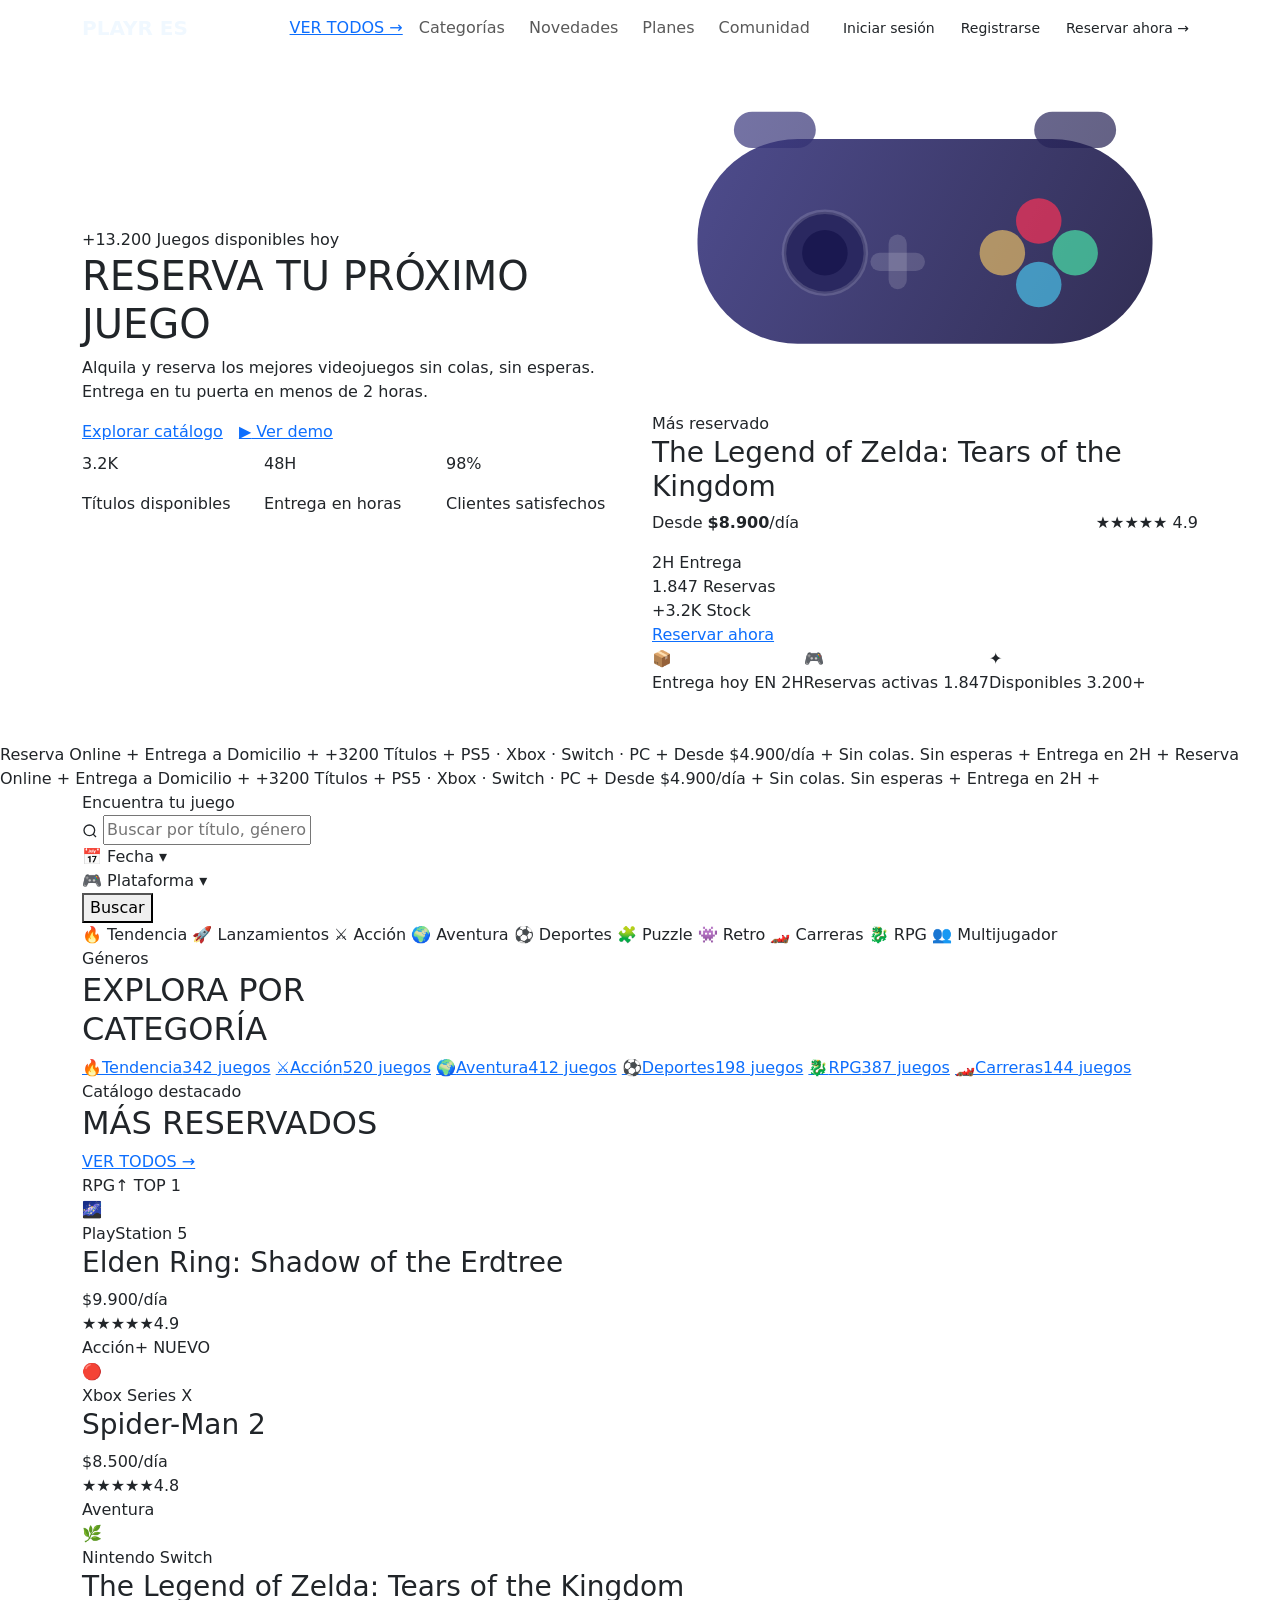
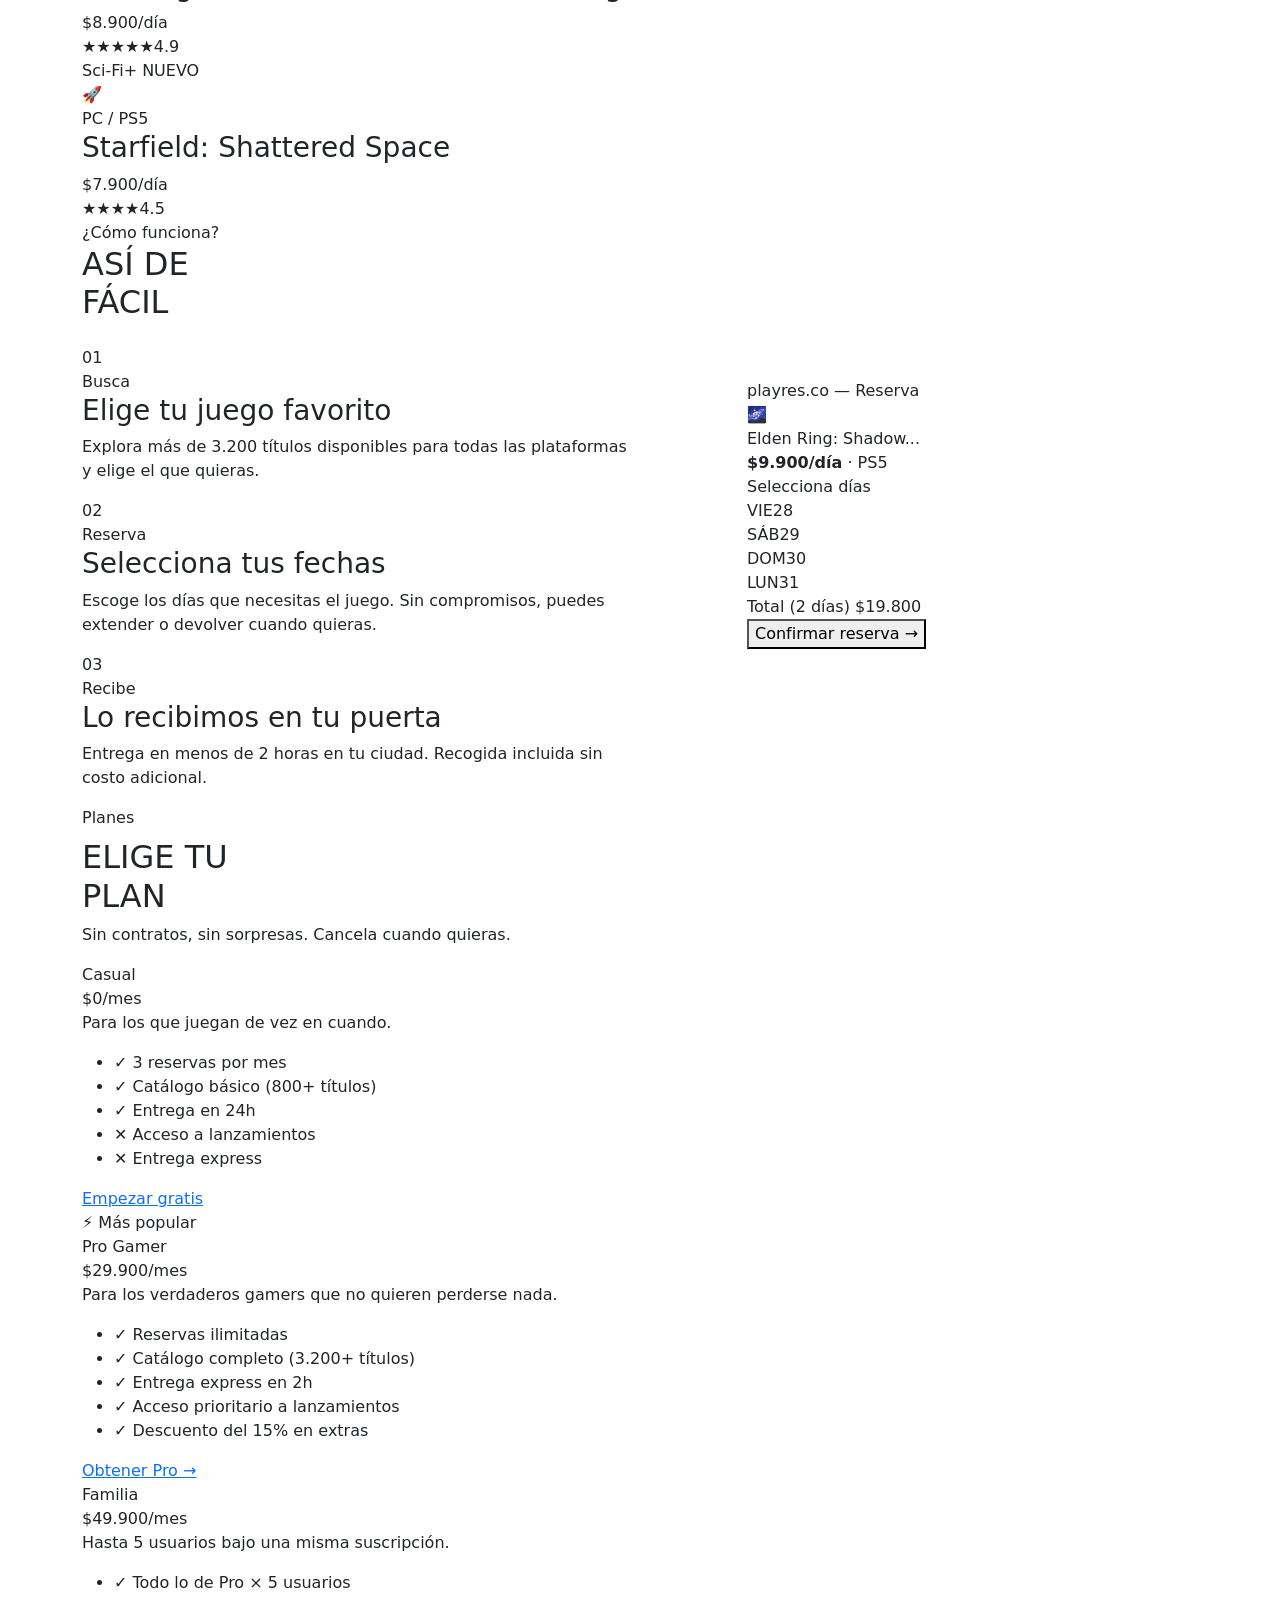
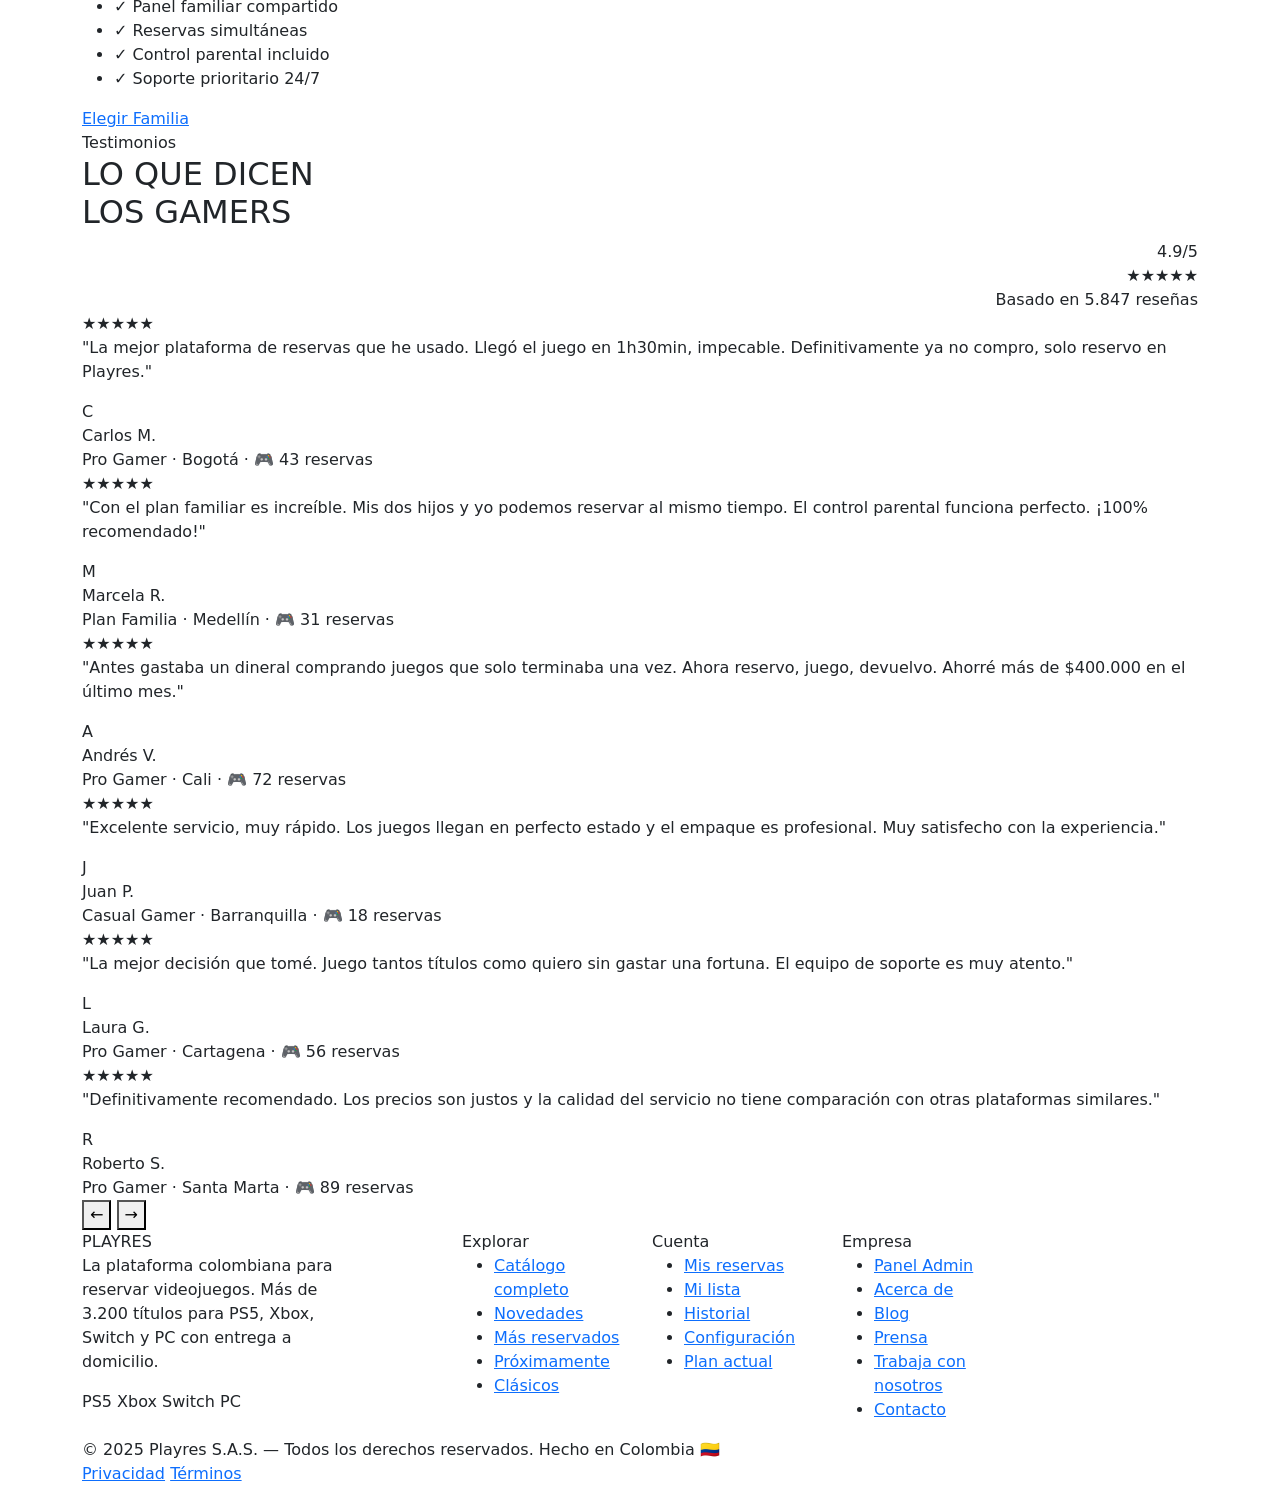
==== index.html @ b231ca35 "solucion de bug" ====
<!DOCTYPE html>
<html lang="es">
<head>
  <meta charset="UTF-8" />
  <meta name="viewport" content="width=device-width, initial-scale=1.0"/>
  <title>Playres — Reserva videojuegos a domicilio</title>
  <link href="https://fonts.googleapis.com/css2?family=Michroma&display=swap" rel="stylesheet">
  <link href="https://cdn.jsdelivr.net/npm/bootstrap@5.3.3/dist/css/bootstrap.min.css" rel="stylesheet">
  <link rel="stylesheet" href="styles.css">
  <link rel="stylesheet" href="app.js">
</head>
<body>

  <!-- NAVBAR -->
  <nav class="navbar navbar-expand-lg navbar-playres fixed-top">
    <div class="container-fluid container">
      <a class="navbar-brand fw-bold" href="#inicio" style="color: aliceblue;">PLAY<span style="color: var(--red);">R</span> <span style="color: aliceblue;">ES</span></a>

      <button class="navbar-toggler" type="button" data-bs-toggle="collapse" data-bs-target="#navbarNav" aria-controls="navbarNav" aria-expanded="false" aria-label="Toggle navigation">
        <span class="navbar-toggler-icon"></span>
      </button>

      <div class="collapse navbar-collapse" id="navbarNav">
        <ul class="navbar-nav ms-auto mb-2 mb-lg-0 gap-lg-2 align-items-center">
          <a href="catalogo.html" class="btn-ver">VER TODOS →</a>
          <li class="nav-item"><a class="nav-link" href="#categorias">Categorías</a></li>
          <li class="nav-item"><a class="nav-link" href="#catalogo">Novedades</a></li>
          <li class="nav-item"><a class="nav-link" href="#planes">Planes</a></li>
          <li class="nav-item"><a class="nav-link" href="#comunidad">Comunidad</a></li>
        </ul>

        <div class="d-flex gap-2 ms-lg-3 mt-3 mt-lg-0">
          <a href="#" class="btn btn-login btn-sm" data-bs-toggle="modal"data-bs-target="#loginModal">Iniciar sesión</a>
          <a href="#" class="btn btn-login btn-sm" data-bs-toggle="modal" data-bs-target="#registerModal">Registrarse</a>
          <a href="#" class="btn btn-reservar btn-sm">Reservar ahora →</a>
        </div>
      </div>
    </div>
  </nav>

  <!-- HERO -->
  <section class="hero-bg" id="inicio">
    <div class="container py-5">
      <div class="row align-items-center gy-5">

        <div class="col-lg-6">
          <span class="badge-top">+13.200 Juegos disponibles hoy</span>
          <h1 class="hero-title">
            <span class="line-1">RESERVA</span>
            <span class="line-2">TU PRÓXIMO</span>
            <span class="line-3">JUEGO</span>
          </h1>
          <p class="hero-sub">
            Alquila y reserva los mejores videojuegos sin colas, sin esperas.<br>
            Entrega en tu puerta en menos de 2 horas.
          </p>
          <div class="d-flex flex-wrap gap-3 mb-2">
            <a href="#explorar" class="btn-cta">Explorar catálogo</a>
            <a href="#como-funciona" class="btn-ghost">
              <span class="gi">▶</span> Ver demo
            </a>
          </div>
          <div class="row g-0 stats-row">
            <div class="col-4 stat-item">
              <p class="stat-num">3.2<span class="accent-red">K</span></p>
              <span class="stat-lbl">Títulos disponibles</span>
            </div>
            <div class="col-4 stat-item">
              <p class="stat-num">48<span class="accent-cyan">H</span></p>
              <span class="stat-lbl">Entrega en horas</span>
            </div>
            <div class="col-4 stat-item">
              <p class="stat-num">98<span class="accent-green">%</span></p>
              <span class="stat-lbl">Clientes satisfechos</span>
            </div>
          </div>
        </div>

        <div class="col-lg-6">
          <div class="hero-right">
            <div class="game-card-main">
              <div class="gc-img">
                <svg class="ctrl-svg" viewBox="0 0 120 80" fill="none" xmlns="http://www.w3.org/2000/svg">
                  <rect x="10" y="20" width="100" height="45" rx="22" fill="url(#cg)" opacity="0.9"/>
                  <circle cx="38" cy="45" r="9" fill="#2a2860" stroke="rgba(255,255,255,0.15)" stroke-width="1"/>
                  <circle cx="38" cy="45" r="5" fill="#1a1850"/>
                  <circle cx="85" cy="38" r="5" fill="#fa3257" opacity="0.7"/>
                  <circle cx="93" cy="45" r="5" fill="#4dffb4" opacity="0.6"/>
                  <circle cx="85" cy="52" r="5" fill="#4dd9ff" opacity="0.6"/>
                  <circle cx="77" cy="45" r="5" fill="#ffd166" opacity="0.6"/>
                  <rect x="52" y="41" width="4" height="12" rx="2" fill="rgba(255,255,255,0.15)"/>
                  <rect x="48" y="45" width="12" height="4" rx="2" fill="rgba(255,255,255,0.15)"/>
                  <rect x="18" y="14" width="18" height="8" rx="4" fill="url(#cg)" opacity="0.7"/>
                  <rect x="84" y="14" width="18" height="8" rx="4" fill="url(#cg)" opacity="0.7"/>
                  <defs>
                    <linearGradient id="cg" x1="10" y1="20" x2="110" y2="70" gradientUnits="userSpaceOnUse">
                      <stop offset="0%" stop-color="#3a3880"/>
                      <stop offset="100%" stop-color="#1a1640"/>
                    </linearGradient>
                  </defs>
                </svg>
              </div>

              <div class="gc-body">
                <div class="badge-res">Más reservado</div>
                <h3 class="game-title">The Legend of Zelda: Tears of the Kingdom</h3>
                <p class="game-price-row">Desde <strong>$8.900</strong>/día <span class="float-end stars">★★★★★ <span class="rating-value">4.9</span></span></p>

                <div class="game-metadata">
                  <div class="game-meta-item">
                    <span class="game-meta-value">2H</span>
                    <span class="game-meta-label">Entrega</span>
                  </div>
                  <div class="game-meta-item">
                    <span class="game-meta-value">1.847</span>
                    <span class="game-meta-label">Reservas</span>
                  </div>
                  <div class="game-meta-item">
                    <span class="game-meta-value">+3.2K</span>
                    <span class="game-meta-label">Stock</span>
                  </div>
                </div>

                <a href="product-detail.html" class="btn-res-card">Reservar ahora</a>
              </div>
            </div>
            <div class="side-stats d-none d-lg-flex">
              <div class="side-stat-card">
                <div class="side-stat-icon icon-cyan">📦</div>
                <div>
                  <span class="side-stat-label">Entrega hoy</span>
                  <span class="side-stat-value">EN 2H</span>
                </div>
              </div>
              <div class="side-stat-card">
                <div class="side-stat-icon icon-red">🎮</div>
                <div>
                  <span class="side-stat-label">Reservas activas</span>
                  <span class="side-stat-value">1.847</span>
                </div>
              </div>
              <div class="side-stat-card">
                <div class="side-stat-icon icon-green">✦</div>
                <div>
                  <span class="side-stat-label">Disponibles</span>
                  <span class="side-stat-value">3.200+</span>
                </div>
              </div>
            </div>
          </div>
        </div>

      </div>
    </div>
  </section>

  <!-- TICKER -->
  <div class="ticker-wrap" aria-hidden="true">
    <div class="ticker-track">
      <span class="ticker-item">Reserva Online <span class="ticker-dot">+</span></span>
      <span class="ticker-item">Entrega a Domicilio <span class="ticker-dot">+</span></span>
      <span class="ticker-item">+3200 Títulos <span class="ticker-dot">+</span></span>
      <span class="ticker-item">PS5 · Xbox · Switch · PC <span class="ticker-dot">+</span></span>
      <span class="ticker-item">Desde $4.900/día <span class="ticker-dot">+</span></span>
      <span class="ticker-item">Sin colas. Sin esperas <span class="ticker-dot">+</span></span>
      <span class="ticker-item">Entrega en 2H <span class="ticker-dot">+</span></span>
      <span class="ticker-item">Reserva Online <span class="ticker-dot">+</span></span>
      <span class="ticker-item">Entrega a Domicilio <span class="ticker-dot">+</span></span>
      <span class="ticker-item">+3200 Títulos <span class="ticker-dot">+</span></span>
      <span class="ticker-item">PS5 · Xbox · Switch · PC <span class="ticker-dot">+</span></span>
      <span class="ticker-item">Desde $4.900/día <span class="ticker-dot">+</span></span>
      <span class="ticker-item">Sin colas. Sin esperas <span class="ticker-dot">+</span></span>
      <span class="ticker-item">Entrega en 2H <span class="ticker-dot">+</span></span>
    </div>
  </div>

  <!-- SEARCH -->
  <section class="search-section" id="explorar">
    <div class="container">
      <div class="section-label">Encuentra tu juego</div>

      <div class="search-box">
        <div class="search-input-wrapper">
          <svg width="16" height="16" fill="none" viewBox="0 0 24 24" stroke="currentColor" stroke-width="2">
            <circle cx="11" cy="11" r="8"/><path d="m21 21-4.35-4.35"/>
          </svg>
          <input type="text" placeholder="Buscar por título, género, plataforma...">
        </div>
        <div class="search-filter">📅 Fecha ▾</div>
        <div class="search-filter">🎮 Plataforma ▾</div>
        <button class="btn-search">Buscar</button>
      </div>

      <div class="filter-tags">
        <span class="filter-tag active">🔥 Tendencia</span>
        <span class="filter-tag">🚀 Lanzamientos</span>
        <span class="filter-tag">⚔️ Acción</span>
        <span class="filter-tag">🌍 Aventura</span>
        <span class="filter-tag">⚽ Deportes</span>
        <span class="filter-tag">🧩 Puzzle</span>
        <span class="filter-tag">👾 Retro</span>
        <span class="filter-tag">🏎️ Carreras</span>
        <span class="filter-tag">🐉 RPG</span>
        <span class="filter-tag">👥 Multijugador</span>
      </div>
    </div>
  </section>

  <!-- CATEGORIES -->
  <section class="cat-section" id="categorias">
    <div class="container">
      <div class="section-label">Géneros</div>
      <h2 class="section-title">EXPLORA POR<br>CATEGORÍA</h2>

      <div class="cat-grid">
        <a href="#" class="cat-card active"><span class="category-emoji">🔥</span><span class="category-name">Tendencia</span><span class="category-count">342 juegos</span></a>
        <a href="#" class="cat-card"><span class="category-emoji">⚔️</span><span class="category-name">Acción</span><span class="category-count">520 juegos</span></a>
        <a href="#" class="cat-card"><span class="category-emoji">🌍</span><span class="category-name">Aventura</span><span class="category-count">412 juegos</span></a>
        <a href="#" class="cat-card"><span class="category-emoji">⚽</span><span class="category-name">Deportes</span><span class="category-count">198 juegos</span></a>
        <a href="#" class="cat-card"><span class="category-emoji">🐉</span><span class="category-name">RPG</span><span class="category-count">387 juegos</span></a>
        <a href="#" class="cat-card"><span class="category-emoji">🏎️</span><span class="category-name">Carreras</span><span class="category-count">144 juegos</span></a>
      </div>
    </div>
  </section>

  <!-- CATÁLOGO -->
  <section class="catalog-section" id="catalogo">
    <div class="container">
      <div class="sec-hdr">
        <div>
          <span class="section-label">Catálogo destacado</span>
          <h2 class="section-title">MÁS RESERVADOS</h2>
        </div>
        <a href="catalogo.html" class="btn-ver">VER TODOS →</a>
      </div>
      <div class="games-grid">
        <div class="game-card">
          <div class="game-thumbnail game-thumb-purple">
            <div class="game-tags"><span class="game-tag">RPG</span><span class="game-tag-top">↑ TOP 1</span></div>🌌
          </div>
          <div class="game-card-info">
            <div class="game-platform">PlayStation 5</div>
            <h3 class="game-title-catalog">Elden Ring: Shadow of the Erdtree</h3>
            <div class="game-bottom">
              <div class="game-price">$9.900<span>/día</span></div>
              <div><span class="game-stars">★★★★★</span><span class="game-rating">4.9</span></div>
            </div>
          </div>
        </div>
        <div class="game-card">
          <div class="game-thumbnail game-thumb-red">
            <div class="game-tags"><span class="game-tag">Acción</span><span class="game-tag-new">+ NUEVO</span></div>🔴
          </div>
          <div class="game-card-info">
            <div class="game-platform">Xbox Series X</div>
            <h3 class="game-title-catalog">Spider-Man 2</h3>
            <div class="game-bottom">
              <div class="game-price">$8.500<span>/día</span></div>
              <div><span class="game-stars">★★★★★</span><span class="game-rating">4.8</span></div>
            </div>
          </div>
        </div>
        <div class="game-card">
          <div class="game-thumbnail game-thumb-green">
            <div class="game-tags"><span class="game-tag">Aventura</span></div>🌿
          </div>
          <div class="game-card-info">
            <div class="game-platform">Nintendo Switch</div>
            <h3 class="game-title-catalog">The Legend of Zelda: Tears of the Kingdom</h3>
            <div class="game-bottom">
              <div class="game-price">$8.900<span>/día</span></div>
              <div><span class="game-stars">★★★★★</span><span class="game-rating">4.9</span></div>
            </div>
          </div>
        </div>
        <div class="game-card">
          <div class="game-thumbnail game-thumb-blue">
            <div class="game-tags"><span class="game-tag">Sci-Fi</span><span class="game-tag-new">+ NUEVO</span></div>🚀
          </div>
          <div class="game-card-info">
            <div class="game-platform">PC / PS5</div>
            <h3 class="game-title-catalog">Starfield: Shattered Space</h3>
            <div class="game-bottom">
              <div class="game-price">$7.900<span>/día</span></div>
              <div><span class="game-stars">★★★★</span><span class="game-rating">4.5</span></div>
            </div>
          </div>
        </div>
      </div>
    </div>
  </section>

  <!-- CÓMO FUNCIONA -->
  <section class="how-section" id="como-funciona">
    <div class="container">
      <div class="row align-items-center gy-5">
        <div class="col-lg-6">
          <span class="section-label">¿Cómo funciona?</span>
          <h2 class="section-title mb-4">ASÍ DE<br>FÁCIL</h2>
          <div class="how-steps">
            <div class="how-step">
              <div class="step-number">01</div>
              <div class="step-content">
                <div class="step-tag">Busca</div>
                <h3 class="step-title">Elige tu juego favorito</h3>
                <p class="step-description">Explora más de 3.200 títulos disponibles para todas las plataformas y elige el que quieras.</p>
              </div>
            </div>
            <div class="how-step">
              <div class="step-number">02</div>
              <div class="step-content">
                <div class="step-tag">Reserva</div>
                <h3 class="step-title">Selecciona tus fechas</h3>
                <p class="step-description">Escoge los días que necesitas el juego. Sin compromisos, puedes extender o devolver cuando quieras.</p>
              </div>
            </div>
            <div class="how-step">
              <div class="step-number">03</div>
              <div class="step-content">
                <div class="step-tag">Recibe</div>
                <h3 class="step-title">Lo recibimos en tu puerta</h3>
                <p class="step-description">Entrega en menos de 2 horas en tu ciudad. Recogida incluida sin costo adicional.</p>
              </div>
            </div>
          </div>
        </div>
        <div class="col-lg-5 offset-lg-1">
          <div class="browser-mock">
            <div class="browser-bar">
              <div class="browser-dots">
                <div class="browser-dot browser-dot-red"></div>
                <div class="browser-dot browser-dot-yellow"></div>
                <div class="browser-dot browser-dot-green"></div>
              </div>
              <div class="browser-url">playres.co — Reserva</div>
            </div>
            <div class="browser-body">
              <div class="mock-game-thumbnail">🌌</div>
              <div class="mock-game-name">Elden Ring: Shadow...</div>
              <div class="mock-game-price-platform"><strong>$9.900/día</strong><span class="platform-badge"> · PS5</span></div>
              <div class="mock-date-label">Selecciona días</div>
              <div class="mock-dates">
                <div class="mock-date-item"><span class="date-name">VIE</span><span class="date-day">28</span></div>
                <div class="mock-date-item selected"><span class="date-name">SÁB</span><span class="date-day">29</span></div>
                <div class="mock-date-item selected"><span class="date-name">DOM</span><span class="date-day">30</span></div>
                <div class="mock-date-item"><span class="date-name">LUN</span><span class="date-day">31</span></div>
              </div>
              <div class="mock-total">
                <span class="mock-total-label">Total (2 días)</span>
                <span class="mock-total-value">$19.800</span>
              </div>
              <button class="btn-cnf">Confirmar reserva →</button>
            </div>
          </div>
        </div>
      </div>
    </div>
  </section>

  <!-- PLANES -->
  <section class="pricing-section" id="planes">
    <div class="container">
      <span class="section-label d-inline-block mb-2">Planes</span>
      <h2 class="section-title">ELIGE TU<br>PLAN</h2>
      <p class="pricing-sub">Sin contratos, sin sorpresas. Cancela cuando quieras.</p>
      <div class="pgrid">
        <div class="pcard">
          <div class="pricing-tier">Casual</div>
          <div class="pricing-amount"><span class="currency-symbol">$</span><span class="amount">0</span><span class="period">/mes</span></div>
          <p class="pricing-description">Para los que juegan de vez en cuando.</p>
          <ul class="pricing-features">
            <li><span class="check-icon">✓</span> 3 reservas por mes</li>
            <li><span class="check-icon">✓</span> Catálogo básico (800+ títulos)</li>
            <li><span class="check-icon">✓</span> Entrega en 24h</li>
            <li class="off"><span class="x-icon">✕</span> Acceso a lanzamientos</li>
            <li class="off"><span class="x-icon">✕</span> Entrega express</li>
          </ul>
          <a href="#" class="pricing-button btn-pricing-ghost">Empezar gratis</a>
        </div>
        <div class="pcard feat">
          <div class="badge-pop">⚡ Más popular</div>
          <div class="pricing-tier">Pro Gamer</div>
          <div class="pricing-amount"><span class="currency-symbol">$</span><span class="amount">29.900</span><span class="period">/mes</span></div>
          <p class="pricing-description">Para los verdaderos gamers que no quieren perderse nada.</p>
          <ul class="pricing-features">
            <li><span class="check-icon">✓</span> Reservas ilimitadas</li>
            <li><span class="check-icon">✓</span> Catálogo completo (3.200+ títulos)</li>
            <li><span class="check-icon">✓</span> Entrega express en 2h</li>
            <li><span class="check-icon">✓</span> Acceso prioritario a lanzamientos</li>
            <li><span class="check-icon">✓</span> Descuento del 15% en extras</li>
          </ul>
          <a href="#" class="pricing-button btn-pricing-primary">Obtener Pro →</a>
        </div>
        <div class="pcard">
          <div class="pricing-tier">Familia</div>
          <div class="pricing-amount"><span class="currency-symbol">$</span><span class="amount">49.900</span><span class="period">/mes</span></div>
          <p class="pricing-description">Hasta 5 usuarios bajo una misma suscripción.</p>
          <ul class="pricing-features">
            <li><span class="check-icon">✓</span> Todo lo de Pro × 5 usuarios</li>
            <li><span class="check-icon">✓</span> Panel familiar compartido</li>
            <li><span class="check-icon">✓</span> Reservas simultáneas</li>
            <li><span class="check-icon">✓</span> Control parental incluido</li>
            <li><span class="check-icon">✓</span> Soporte prioritario 24/7</li>
          </ul>
          <a href="#" class="pricing-button btn-pricing-ghost">Elegir Familia</a>
        </div>
      </div>
    </div>
  </section>

  <!-- TESTIMONIOS -->
  <section class="test-section" id="comunidad">
    <div class="container">
      <div class="test-hdr">
        <div>
          <span class="section-label">Testimonios</span>
          <h2 class="section-title">LO QUE DICEN<br>LOS GAMERS</h2>
        </div>
        <div class="text-end">
          <div class="testimonial-score">4.9<span>/5</span></div>
          <div class="testimonial-stars">★★★★★</div>
          <div class="testimonial-count-text">Basado en 5.847 reseñas</div>
        </div>
      </div>

      <div class="testimonials-slider" id="testimonialsSlider">
        <div class="testimonials-track">
          <div class="testimonial-card">
            <div class="testimonial-stars-row">★★★★★</div>
            <p class="testimonial-quote">"La mejor plataforma de reservas que he usado. Llegó el juego en 1h30min, impecable. Definitivamente ya no compro, solo reservo en Playres."</p>
            <div class="testimonial-author">
              <div class="testimonial-avatar avatar-gradient-red">C</div>
              <div><div class="testimonial-name">Carlos M.</div><div class="testimonial-meta">Pro Gamer · Bogotá · 🎮 43 reservas</div></div>
            </div>
          </div>
          <div class="testimonial-card">
            <div class="testimonial-stars-row">★★★★★</div>
            <p class="testimonial-quote">"Con el plan familiar es increíble. Mis dos hijos y yo podemos reservar al mismo tiempo. El control parental funciona perfecto. ¡100% recomendado!"</p>
            <div class="testimonial-author">
              <div class="testimonial-avatar avatar-gradient-purple">M</div>
              <div><div class="testimonial-name">Marcela R.</div><div class="testimonial-meta">Plan Familia · Medellín · 🎮 31 reservas</div></div>
            </div>
          </div>
          <div class="testimonial-card">
            <div class="testimonial-stars-row">★★★★★</div>
            <p class="testimonial-quote">"Antes gastaba un dineral comprando juegos que solo terminaba una vez. Ahora reservo, juego, devuelvo. Ahorré más de $400.000 en el último mes."</p>
            <div class="testimonial-author">
              <div class="testimonial-avatar avatar-gradient-green">A</div>
              <div><div class="testimonial-name">Andrés V.</div><div class="testimonial-meta">Pro Gamer · Cali · 🎮 72 reservas</div></div>
            </div>
          </div>
          <div class="testimonial-card">
            <div class="testimonial-stars-row">★★★★★</div>
            <p class="testimonial-quote">"Excelente servicio, muy rápido. Los juegos llegan en perfecto estado y el empaque es profesional. Muy satisfecho con la experiencia."</p>
            <div class="testimonial-author">
              <div class="testimonial-avatar avatar-gradient-red">J</div>
              <div><div class="testimonial-name">Juan P.</div><div class="testimonial-meta">Casual Gamer · Barranquilla · 🎮 18 reservas</div></div>
            </div>
          </div>
          <div class="testimonial-card">
            <div class="testimonial-stars-row">★★★★★</div>
            <p class="testimonial-quote">"La mejor decisión que tomé. Juego tantos títulos como quiero sin gastar una fortuna. El equipo de soporte es muy atento."</p>
            <div class="testimonial-author">
              <div class="testimonial-avatar avatar-gradient-purple">L</div>
              <div><div class="testimonial-name">Laura G.</div><div class="testimonial-meta">Pro Gamer · Cartagena · 🎮 56 reservas</div></div>
            </div>
          </div>
          <div class="testimonial-card">
            <div class="testimonial-stars-row">★★★★★</div>
            <p class="testimonial-quote">"Definitivamente recomendado. Los precios son justos y la calidad del servicio no tiene comparación con otras plataformas similares."</p>
            <div class="testimonial-author">
              <div class="testimonial-avatar avatar-gradient-green">R</div>
              <div><div class="testimonial-name">Roberto S.</div><div class="testimonial-meta">Pro Gamer · Santa Marta · 🎮 89 reservas</div></div>
            </div>
          </div>
        </div>
      </div>

      <!-- Botones de navegación del carrusel -->
      <div class="testimonials-controls">
        <button class="testimonials-btn prev" id="prevBtn">←</button>
        <button class="testimonials-btn next" id="nextBtn">→</button>
      </div>
    </div>
  </section>

  <!-- FOOTER -->
  <footer class="footer">
    <div class="container">
      <div class="row gy-4">
        <div class="col-lg-3 col-md-6">
          <div class="footer-logo">PLAY<span>RES</span></div>
          <p class="footer-description">La plataforma colombiana para reservar videojuegos. Más de 3.200 títulos para PS5, Xbox, Switch y PC con entrega a domicilio.</p>
          <div class="footer-platforms">
            <span class="footer-platform-badge">PS5</span>
            <span class="footer-platform-badge">Xbox</span>
            <span class="footer-platform-badge">Switch</span>
            <span class="footer-platform-badge">PC</span>
          </div>
        </div>
        <div class="col-lg-2 col-md-6 offset-lg-1">
          <div class="footer-category-title">Explorar</div>
          <ul class="footer-links">
            <li><a href="#">Catálogo completo</a></li>
            <li><a href="#">Novedades</a></li>
            <li><a href="#">Más reservados</a></li>
            <li><a href="#">Próximamente</a></li>
            <li><a href="#">Clásicos</a></li>
          </ul>
        </div>
        <div class="col-lg-2 col-md-6">
          <div class="footer-category-title">Cuenta</div>
          <ul class="footer-links">
            <li><a href="#">Mis reservas</a></li>
            <li><a href="#">Mi lista</a></li>
            <li><a href="#">Historial</a></li>
            <li><a href="#">Configuración</a></li>
            <li><a href="#">Plan actual</a></li>
          </ul>
        </div>
        <div class="col-lg-2 col-md-6">
          <div class="footer-category-title">Empresa</div>
          <ul class="footer-links">
            <li><a href="admin.html"> Panel Admin</a></li>
            <li><a href="#">Acerca de</a></li>
            <li><a href="#">Blog</a></li>
            <li><a href="#">Prensa</a></li>
            <li><a href="#">Trabaja con nosotros</a></li>
            <li><a href="#">Contacto</a></li>
          </ul>
        </div>
      </div>
      <div class="footer-bottom">
        <span class="footer-copyright">© 2025 Playres S.A.S. — Todos los derechos reservados. Hecho en Colombia 🇨🇴</span>
        <div class="footer-bottom-links">
          <a href="#">Privacidad</a>
          <a href="#">Términos</a>
        </div>
      </div>
    </div>
  </footer>

  <!-- Bootstrap JS -->
  <script src="https://cdn.jsdelivr.net/npm/bootstrap@5.3.3/dist/js/bootstrap.bundle.min.js"></script>

  <!-- MODAL REGISTRO -->
<div class="modal fade" id="registerModal" tabindex="-1">
  <div class="modal-dialog">
    <div class="modal-content">

      <div class="modal-header">
        <h5 class="modal-title">Crear cuenta</h5>
        <button type="button" class="btn-close" data-bs-dismiss="modal"></button>
      </div>

      <div class="modal-body">
        <div id="successMessage" class="alert alert-success d-none">Cuenta creada correctamente 🎉
       </div>
        <form id="registerForm">

          <div class="mb-3">
            <label class="form-label">Nombre</label>
            <input type="text" class="form-control" id="regNombre">
            <div class="invalid-feedback">Ingresa un nombre válido.</div>
          </div>

          <div class="mb-3">
            <label class="form-label">Apellido</label>
            <input type="text" class="form-control" id="regApellido">
            <div class="invalid-feedback">Ingresa un apellido válido.</div>
          </div>

          <div class="mb-3">
            <label class="form-label">Correo electrónico</label>
            <input type="email" class="form-control" id="regEmail">
            <div class="invalid-feedback">Correo inválido.</div>
          </div>

          <div class="mb-3">
            <label class="form-label">Contraseña</label>
            <input type="password" class="form-control" id="regPassword">
            <div class="invalid-feedback">
              La contraseña debe tener mínimo 6 caracteres.
            </div>
          </div>

          <button type="submit" class="btn btn-primary w-100">
            Crear cuenta
          </button>

        </form>
      </div>

    </div>
  </div>
</div>

<!-- MODAL LOGIN -->
<div class="modal fade" id="loginModal" tabindex="-1">
  <div class="modal-dialog">
    <div class="modal-content">

      <div class="modal-header">
        <h5 class="modal-title">Iniciar sesión</h5>
        <button type="button" class="btn-close" data-bs-dismiss="modal"></button>
      </div>

      <div class="modal-body">

        <div id="loginError" class="alert alert-danger d-none">
          Correo o contraseña incorrectos.
        </div>

        <form id="loginForm">

          <div class="mb-3">
            <label class="form-label">Correo electrónico</label>
            <input type="email" class="form-control" id="loginEmail">
          </div>

          <div class="mb-3">
            <label class="form-label">Contraseña</label>
            <input type="password" class="form-control" id="loginPassword">
          </div>

          <button type="submit" class="btn btn-primary w-100">
            Entrar
          </button>

        </form>

      </div>

    </div>
  </div>
</div>


<script src="app.js"></script>

</body>
</html>
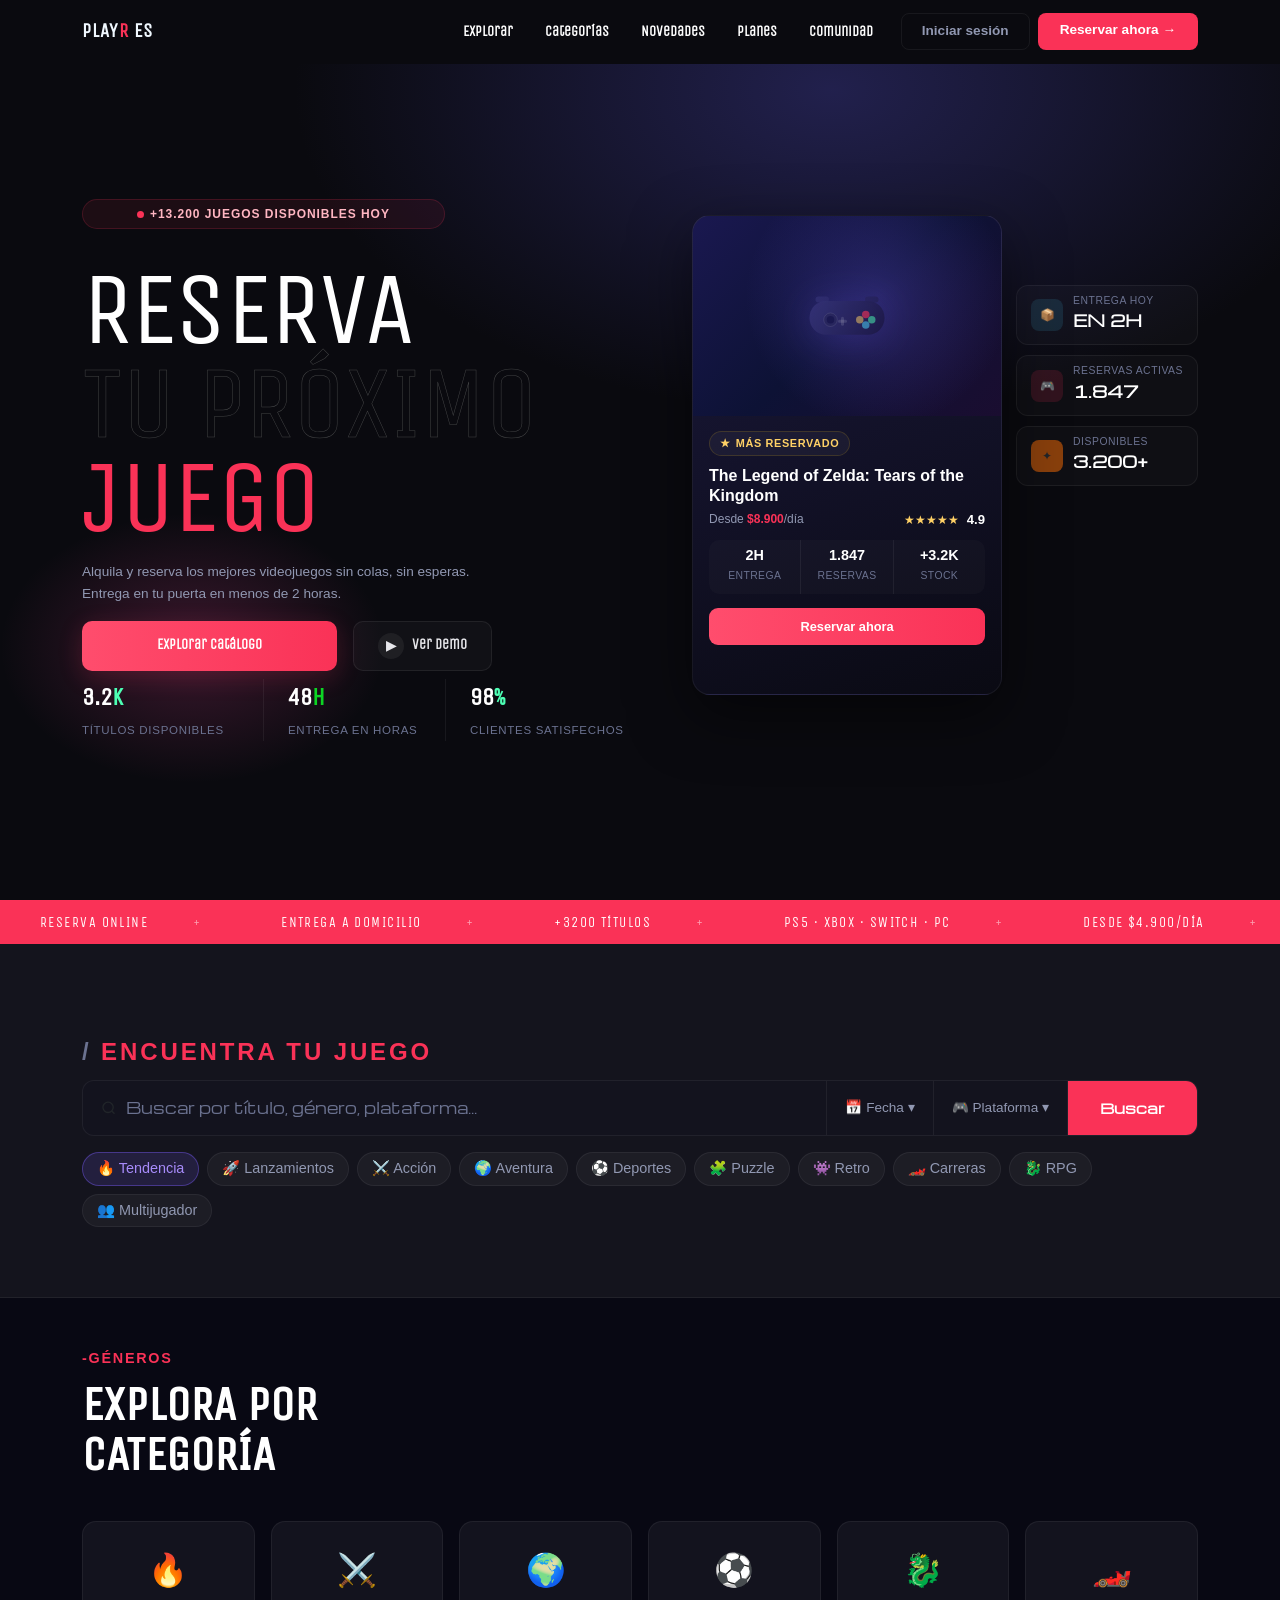
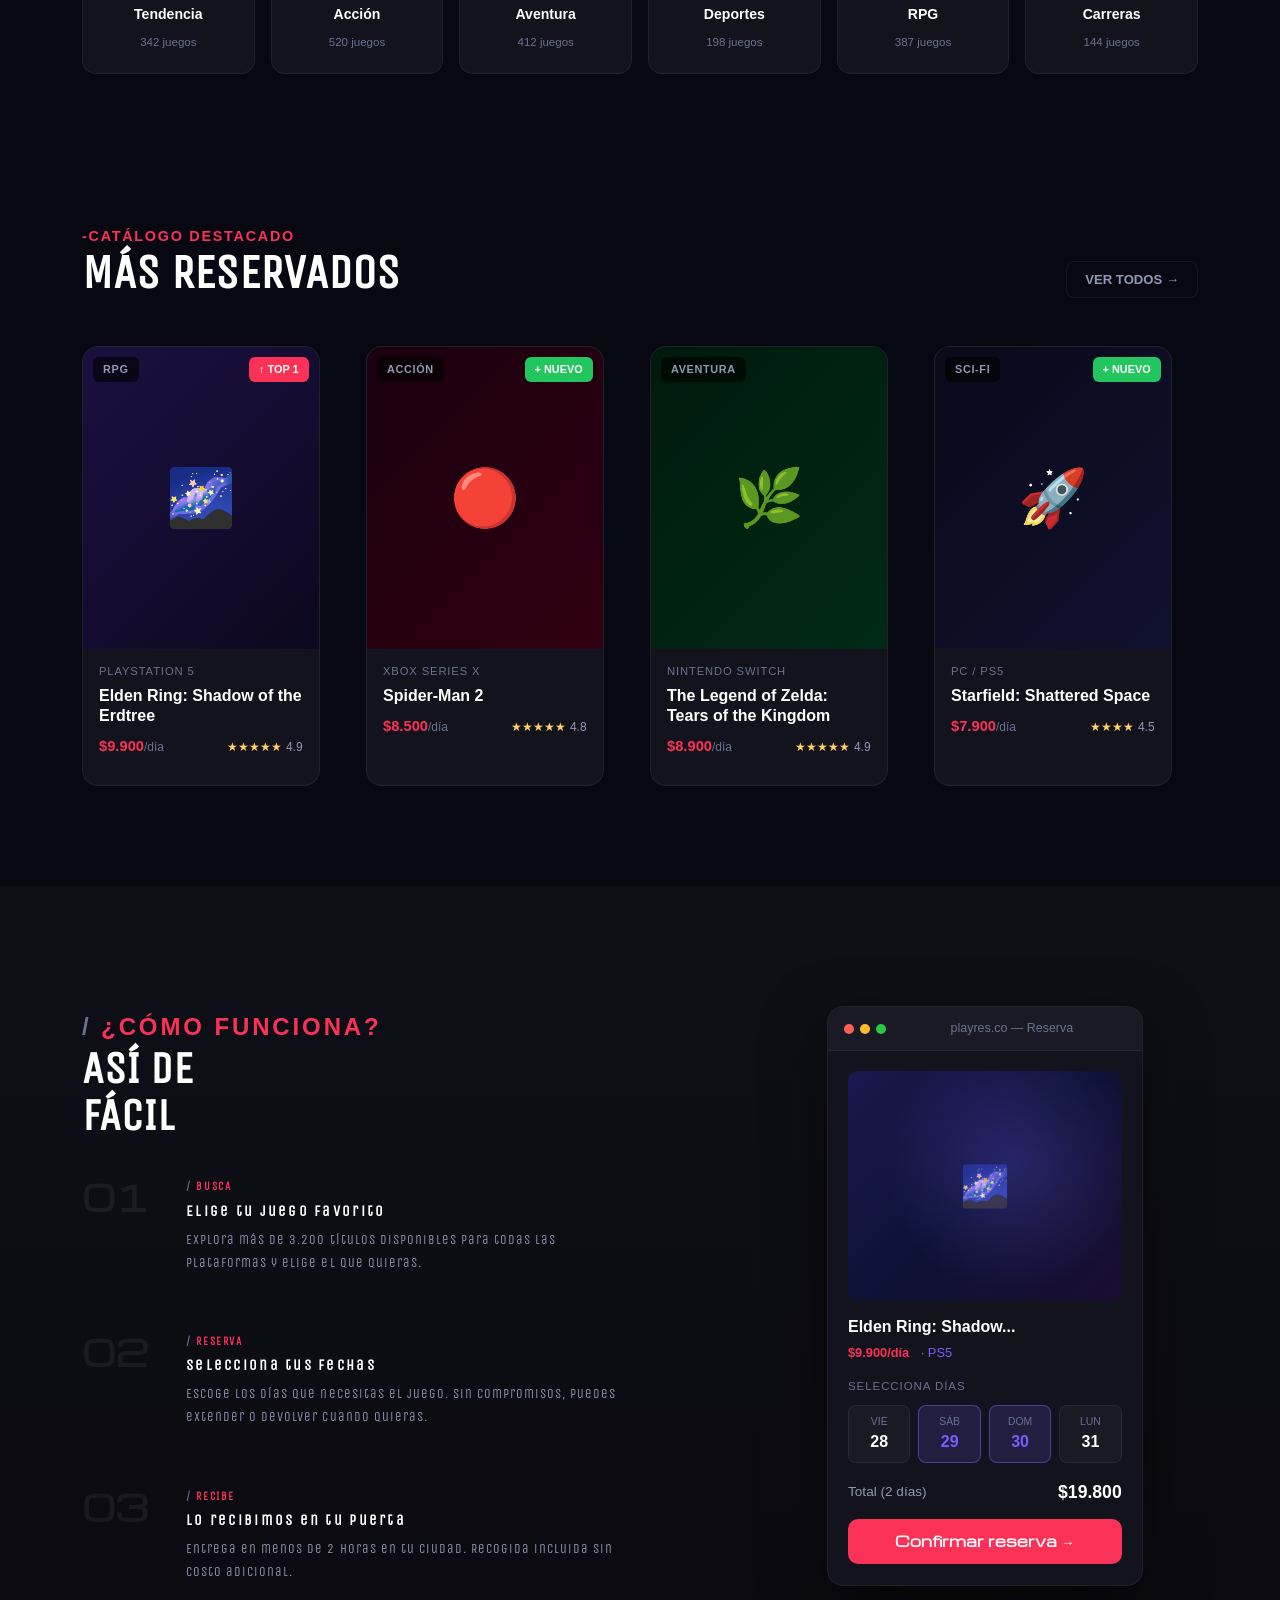
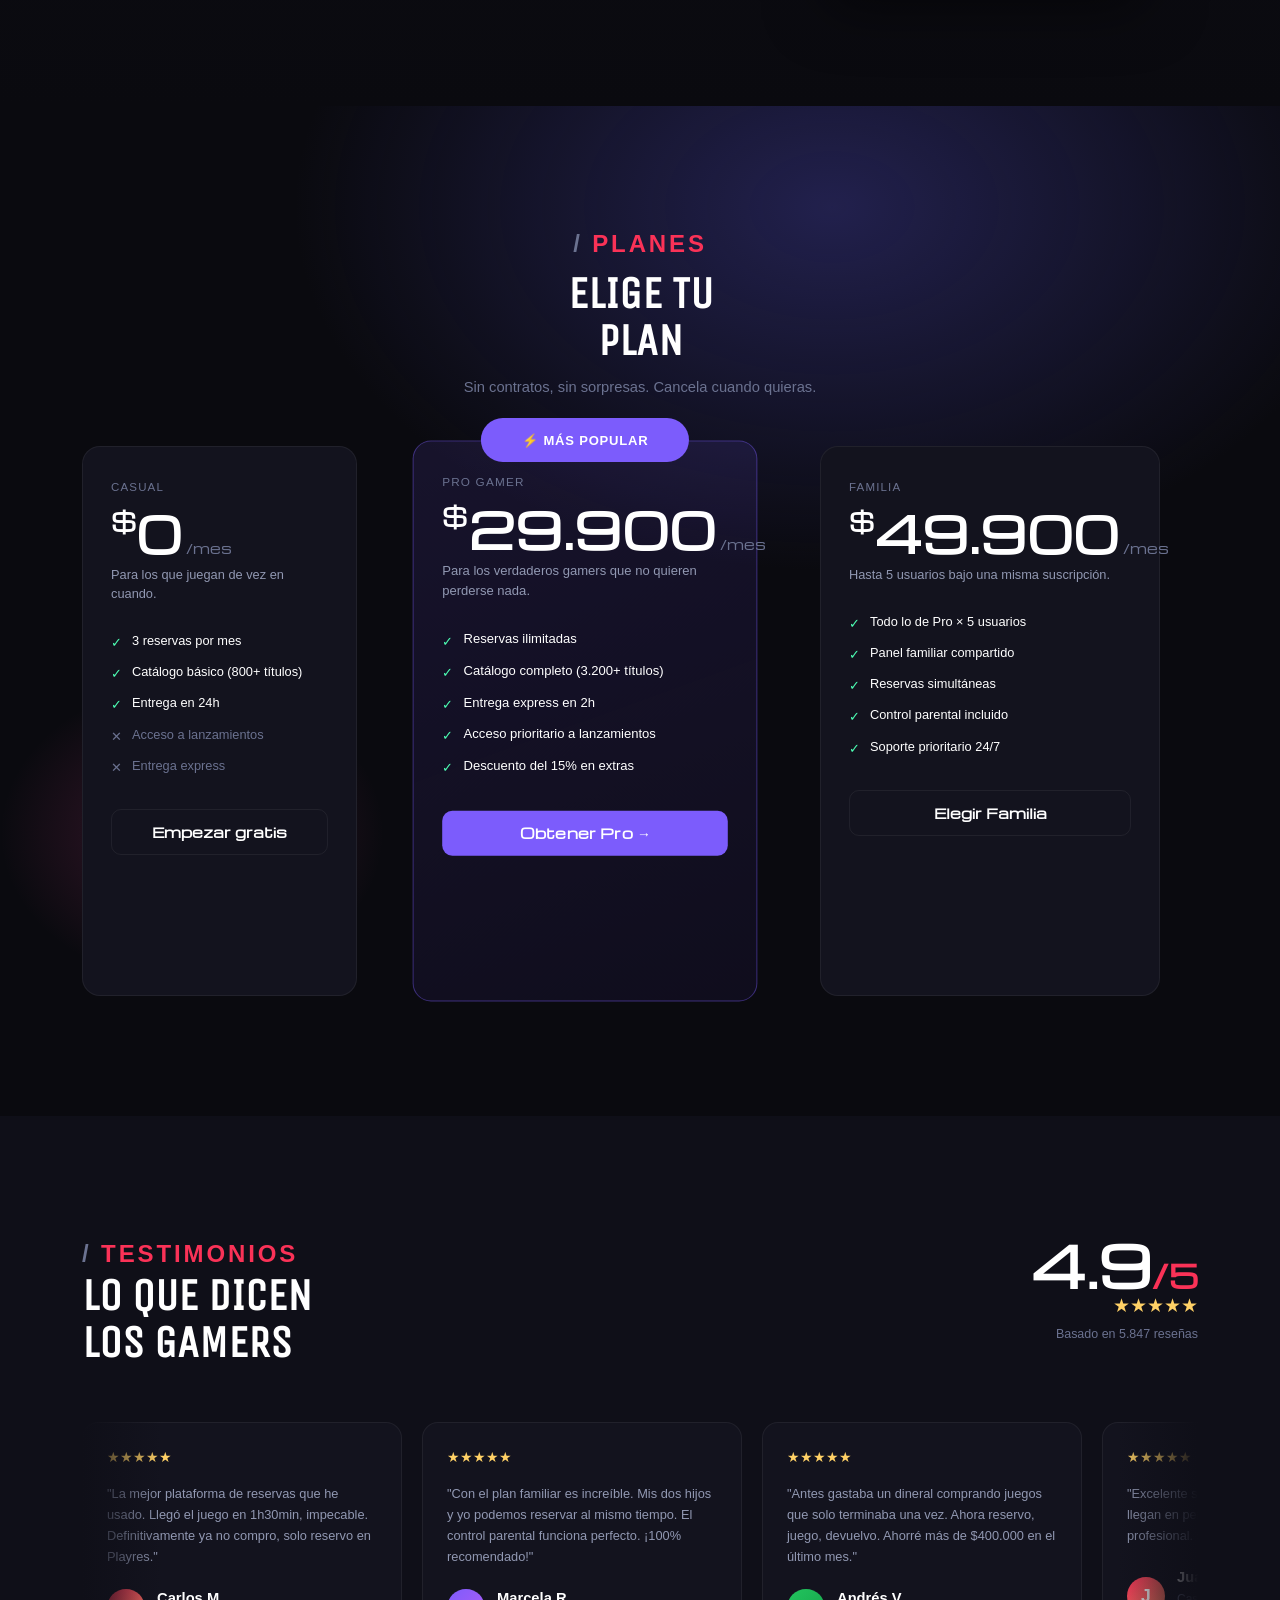
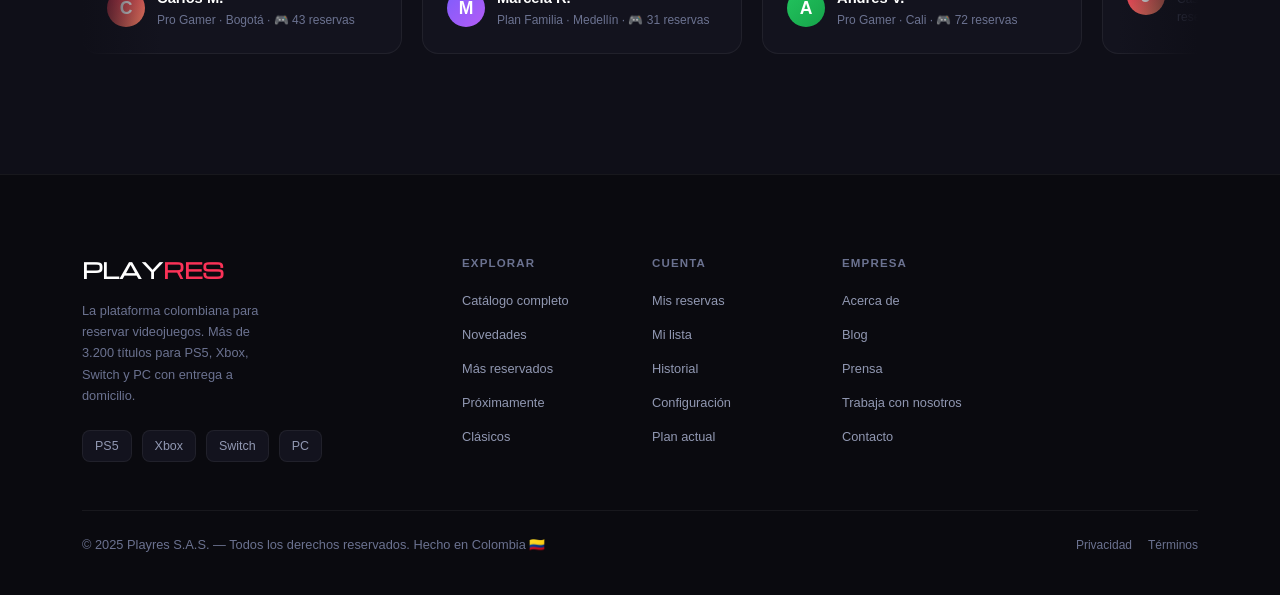
==== commit 4f7d1ba4: "busqeuda dinamica" ====
--- a/index.html
+++ b/index.html
@@ -7,7 +7,7 @@
   <link href="https://fonts.googleapis.com/css2?family=Michroma&display=swap" rel="stylesheet">
   <link href="https://cdn.jsdelivr.net/npm/bootstrap@5.3.3/dist/css/bootstrap.min.css" rel="stylesheet">
   <link rel="stylesheet" href="styles.css">
-  <link rel="stylesheet" href="app.js">
+  
 </head>
 <body>
 
@@ -22,7 +22,7 @@
 
       <div class="collapse navbar-collapse" id="navbarNav">
         <ul class="navbar-nav ms-auto mb-2 mb-lg-0 gap-lg-2 align-items-center">
-          <a href="catalogo.html" class="btn-ver">VER TODOS →</a>
+          <li class="nav-item"><a class="nav-link" href="#explorar">Explorar</a></li>
           <li class="nav-item"><a class="nav-link" href="#categorias">Categorías</a></li>
           <li class="nav-item"><a class="nav-link" href="#catalogo">Novedades</a></li>
           <li class="nav-item"><a class="nav-link" href="#planes">Planes</a></li>
@@ -30,8 +30,7 @@
         </ul>
 
         <div class="d-flex gap-2 ms-lg-3 mt-3 mt-lg-0">
-          <a href="#" class="btn btn-login btn-sm" data-bs-toggle="modal"data-bs-target="#loginModal">Iniciar sesión</a>
-          <a href="#" class="btn btn-login btn-sm" data-bs-toggle="modal" data-bs-target="#registerModal">Registrarse</a>
+          <a href="#" class="btn btn-login btn-sm">Iniciar sesión</a>
           <a href="#" class="btn btn-reservar btn-sm">Reservar ahora →</a>
         </div>
       </div>
@@ -121,7 +120,7 @@
                   </div>
                 </div>
 
-                <a href="product-detail.html" class="btn-res-card">Reservar ahora</a>
+                <a href="#" class="btn-res-card">Reservar ahora</a>
               </div>
             </div>
             <div class="side-stats d-none d-lg-flex">
@@ -209,8 +208,8 @@
   <!-- CATEGORIES -->
   <section class="cat-section" id="categorias">
     <div class="container">
-      <div class="section-label">Géneros</div>
-      <h2 class="section-title">EXPLORA POR<br>CATEGORÍA</h2>
+      <div class="section-label1">-Géneros</div>
+      <h2 class="section-title1">EXPLORA POR<br>CATEGORÍA</h2>
 
       <div class="cat-grid">
         <a href="#" class="cat-card active"><span class="category-emoji">🔥</span><span class="category-name">Tendencia</span><span class="category-count">342 juegos</span></a>
@@ -228,10 +227,10 @@
     <div class="container">
       <div class="sec-hdr">
         <div>
-          <span class="section-label">Catálogo destacado</span>
-          <h2 class="section-title">MÁS RESERVADOS</h2>
-        </div>
-        <a href="catalogo.html" class="btn-ver">VER TODOS →</a>
+          <span class="section-label2">-Catálogo destacado</span>
+          <h2 class="section-title2">MÁS RESERVADOS</h2>
+        </div>
+        <a href="#" class="btn-ver">VER TODOS →</a>
       </div>
       <div class="games-grid">
         <div class="game-card">
@@ -476,12 +475,6 @@
         </div>
       </div>
 
-      <!-- Botones de navegación del carrusel -->
-      <div class="testimonials-controls">
-        <button class="testimonials-btn prev" id="prevBtn">←</button>
-        <button class="testimonials-btn next" id="nextBtn">→</button>
-      </div>
-    </div>
   </section>
 
   <!-- FOOTER -->
@@ -521,7 +514,6 @@
         <div class="col-lg-2 col-md-6">
           <div class="footer-category-title">Empresa</div>
           <ul class="footer-links">
-            <li><a href="admin.html"> Panel Admin</a></li>
             <li><a href="#">Acerca de</a></li>
             <li><a href="#">Blog</a></li>
             <li><a href="#">Prensa</a></li>
@@ -542,101 +534,7 @@
 
   <!-- Bootstrap JS -->
   <script src="https://cdn.jsdelivr.net/npm/bootstrap@5.3.3/dist/js/bootstrap.bundle.min.js"></script>
-
-  <!-- MODAL REGISTRO -->
-<div class="modal fade" id="registerModal" tabindex="-1">
-  <div class="modal-dialog">
-    <div class="modal-content">
-
-      <div class="modal-header">
-        <h5 class="modal-title">Crear cuenta</h5>
-        <button type="button" class="btn-close" data-bs-dismiss="modal"></button>
-      </div>
-
-      <div class="modal-body">
-        <div id="successMessage" class="alert alert-success d-none">Cuenta creada correctamente 🎉
-       </div>
-        <form id="registerForm">
-
-          <div class="mb-3">
-            <label class="form-label">Nombre</label>
-            <input type="text" class="form-control" id="regNombre">
-            <div class="invalid-feedback">Ingresa un nombre válido.</div>
-          </div>
-
-          <div class="mb-3">
-            <label class="form-label">Apellido</label>
-            <input type="text" class="form-control" id="regApellido">
-            <div class="invalid-feedback">Ingresa un apellido válido.</div>
-          </div>
-
-          <div class="mb-3">
-            <label class="form-label">Correo electrónico</label>
-            <input type="email" class="form-control" id="regEmail">
-            <div class="invalid-feedback">Correo inválido.</div>
-          </div>
-
-          <div class="mb-3">
-            <label class="form-label">Contraseña</label>
-            <input type="password" class="form-control" id="regPassword">
-            <div class="invalid-feedback">
-              La contraseña debe tener mínimo 6 caracteres.
-            </div>
-          </div>
-
-          <button type="submit" class="btn btn-primary w-100">
-            Crear cuenta
-          </button>
-
-        </form>
-      </div>
-
-    </div>
-  </div>
-</div>
-
-<!-- MODAL LOGIN -->
-<div class="modal fade" id="loginModal" tabindex="-1">
-  <div class="modal-dialog">
-    <div class="modal-content">
-
-      <div class="modal-header">
-        <h5 class="modal-title">Iniciar sesión</h5>
-        <button type="button" class="btn-close" data-bs-dismiss="modal"></button>
-      </div>
-
-      <div class="modal-body">
-
-        <div id="loginError" class="alert alert-danger d-none">
-          Correo o contraseña incorrectos.
-        </div>
-
-        <form id="loginForm">
-
-          <div class="mb-3">
-            <label class="form-label">Correo electrónico</label>
-            <input type="email" class="form-control" id="loginEmail">
-          </div>
-
-          <div class="mb-3">
-            <label class="form-label">Contraseña</label>
-            <input type="password" class="form-control" id="loginPassword">
-          </div>
-
-          <button type="submit" class="btn btn-primary w-100">
-            Entrar
-          </button>
-
-        </form>
-
-      </div>
-
-    </div>
-  </div>
-</div>
-
-
-<script src="app.js"></script>
+  <script src="app.js"></script>
 
 </body>
 </html>
--- a/styles.css
+++ b/styles.css
@@ -0,0 +1,1412 @@
+@import url('https://fonts.googleapis.com/css2?family=Unica+One&display=swap');
+/* ════════════════════════════════════════════════════════════
+   1. VARIABLES GLOBALES
+   ════════════════════════════════════════════════════════════ */
+
+:root {
+  /* Colores principales */
+  --red:        #fa3257;        /* Rojo - CTAs, badges, acentos */
+  --red-dark:   #e02045;        /* Rojo oscuro - hover effects */
+  --purple:     #7c5cfc;        /* Púrpura - planes premium */
+  --purple-dark:#6040e0;        /* Púrpura oscuro - hover */
+
+  /* Fondos - escala de oscuridad */
+  --bg:         #0a0a0f;        /* Fondo principal (muy oscuro) */
+  --bg2:        #0f0f18;        /* Fondo secundario */
+  --bg3:        #13131e;        /* Fondo terciario (componentes) */
+
+  /* Texto y bordes */
+  --border:     rgba(255,255,255,0.06);  /* Bordes sutiles */
+  --text:       #e6e6ea;        /* Texto principal */
+  --muted:      #6b7290;        /* Texto débil */
+  --muted2:     #9198b2;        /* Texto medio */
+
+  /* Colores secundarios */
+  --accent-cyan:  #4dd9ff;
+  --accent-green: #4dffb4;
+  --accent-gold:  #ffd166;
+}
+
+/* ════════════════════════════════════════════════════════════
+   2. RESET Y ESTILOS BASE
+   ════════════════════════════════════════════════════════════ */
+
+*, *::before, *::after {
+  box-sizing: border-box;
+}
+
+html {
+  scroll-behavior: smooth;
+}
+
+body {
+  margin: 0; padding: 0; background-color: #0d0d0d; font-family: 'Poppins', sans-serif;
+}
+
+/* ════════════════════════════════════════════════════════════
+   3. UTILIDADES - Clases reutilizables
+   ════════════════════════════════════════════════════════════ */
+
+.unica-one-regular {
+  font-family: "Unica One", sans-serif;
+  font-weight: 400;
+  font-style: max;
+}
+
+
+/* Secciones full page */ 
+.section-full {   
+  width: 100%; 
+  min-height: 100vh; 
+  padding: 0; 
+  display: flex; align-items: center; justify-content: center; }
+.section-label {
+  font-size: 1.5rem;
+  letter-spacing: 0.12em;
+  text-transform: uppercase;
+  color: var(--red);
+  font-weight: 600;
+  margin-bottom: 10px;
+}
+
+.section-label::before {
+  content: '/ ';
+  color: var(--muted);
+}
+
+.section-title {
+  font-family: "Unica One", sans-serif;
+  font-size: clamp(2rem, 4vw, 2.8rem);
+  font-weight: 900;
+  text-transform: uppercase;
+  color: #fff;
+  line-height: 1.05;
+  margin: 0;
+}
+
+/* ════════════════════════════════════════════════════════════
+   4. NAVBAR - Navegación fija superior
+   ════════════════════════════════════════════════════════════ */
+
+.navbar-playres {
+  background-color: #0a0a0f !important;
+  backdrop-filter: blur(0px);
+  padding: 12px 0;
+  border-bottom: 1px solid transparent;
+  transition: background-color 0.3s ease, border-color 0.3s ease, backdrop-filter 0.3s ease;
+}
+
+.navbar-playres.scrolled {
+  background-color: rgba(10, 10, 15, 0.95) !important;
+  backdrop-filter: blur(12px);
+  border-bottom: 1px solid var(--border);
+}
+
+.navbar-brand {
+  font-family: "Unica One", sans-serif;
+  font-size: 1.2rem;
+  letter-spacing: 1px;
+}
+
+.navbar-playres .nav-link {
+  color: #fff !important;
+  font-size: 0.88rem;
+  padding: 6px 12px !important;
+  transition: color .2s;
+  font-family: "Unica One", sans-serif;
+  font-weight: 600;
+}
+
+.navbar-playres .nav-link:hover {
+  color: #fff !important;
+}
+
+.btn-login {
+  border: 1px solid var(--border) !important;
+  color: var(--muted2) !important;
+  padding: 7px 20px !important;
+  font-size: 0.85rem;
+  font-weight: 600;
+  border-radius: 8px;
+  transition: all .2s;
+}
+
+.btn-login:hover {
+  background: rgba(255,255,255,0.05) !important;
+  color: #fff !important;
+}
+
+.btn-reservar {
+  background: var(--red) !important;
+  border: none !important;
+  color: #fff !important;
+  padding: 7px 22px !important;
+  font-size: 0.85rem;
+  font-weight: 700;
+  border-radius: 8px;
+  transition: all .2s;
+}
+
+.btn-reservar:hover {
+  background: var(--red-dark) !important;
+  transform: translateY(-1px);
+}
+
+/* ════════════════════════════════════════════════════════════
+   5. TICKER BANNER - Barra roja scrolling inferior a navbar
+   ════════════════════════════════════════════════════════════ */
+
+.ticker-wrap {
+  background: var(--red);
+  overflow: hidden;
+  white-space: nowrap;
+  padding: 10px 0;
+}
+
+.ticker-track {
+  display: inline-flex;
+  animation: ticker 28s linear infinite;
+}
+
+.ticker-item {
+  font-family: "Unica One", sans-serif;
+  font-size: 0.9rem;
+  letter-spacing: 0.1em;
+  text-transform: uppercase;
+  padding: 0 2.5rem;
+  color: #ffffff;
+}
+
+.ticker-dot {
+  color: rgba(255,255,255,0.5);
+  margin-left: 2.5rem;
+}
+
+@keyframes ticker {
+  from { transform: translateX(0); }
+  to { transform: translateX(-50%); }
+}
+
+/* ════════════════════════════════════════════════════════════
+   6. HERO SECTION - Sección principal de bienvenida
+   ════════════════════════════════════════════════════════════ */
+
+.hero-bg {
+  min-height: 100vh;
+  background-color: var(--bg);
+  background-image:
+    radial-gradient(ellipse 70% 60% at 65% 10%, rgba(46,44,110,0.65) 0%, transparent 60%),
+    radial-gradient(ellipse 30% 30% at 15% 72%, rgba(236,72,153,0.22) 0%, transparent 50%);
+  padding-top: 10px;
+  display: flex;
+  align-items: center;
+}
+
+/* Badge superior - "+13.200 Juegos" */
+.badge-top {
+  display: inline-flex;
+  align-items: center;
+  gap: 6px;
+  background: rgba(250,50,87,0.08);
+  border: 1px solid rgba(250,50,87,0.18);
+  color: #ffb6c2;
+  padding: 5px 54px;
+  border-radius: 999px;
+  font-size: 0.75rem;
+  letter-spacing: 0.08em;
+  text-transform: uppercase;
+  font-weight: 600;
+  margin-bottom: 50px;
+  margin-top: 30px;
+}
+
+.badge-top::before {
+  content: '';
+  width: 7px;
+  height: 7px;
+  border-radius: 50%;
+  background: var(--red);
+  display: inline-block;
+}
+
+h1.hero-title{
+  line-height: 0.6;
+  margin-bottom: 25px;
+}
+
+/* Título principal del hero */
+.hero-title {
+  font-family: "Unica One", sans-serif;
+  font-size: clamp(2.8rem, 6vw, 4.2rem);
+  line-break: 1px;
+  letter-spacing: -1.5px;
+  margin: 0 0 0.8rem;
+  text-transform: uppercase;
+}
+
+.hero-title .line-1 {
+  color: #fff;
+  display: block;
+  font-size: 6.5rem;
+}
+
+.hero-title .line-2 {
+  color: rgba(255,255,255,0.3);
+  display: block;
+  color:transparent;
+ -webkit-text-stroke: 0.5px #434445;
+  line-height: 1.2;
+  font-size: 6.5rem;
+
+}
+
+.hero-title .line-3 {
+  color: var(--red);
+  display: block;
+  font-size: 6.5rem;
+}
+
+/* Subtítulo del hero */
+.hero-sub {
+  color: var(--muted2);
+  font-size: 0.85rem;
+  line-height: 1.6;
+  max-width: 110ch;
+  margin-top: 2rem;
+}
+
+/* Botón CTA principal - gradiente rojo */
+.btn-cta {
+  background: linear-gradient(90deg, #ff4d6d, var(--red));
+  color: #fff;
+  padding: 11px 75px;
+  border-radius: 10px;
+  border: none;
+  font-weight: 700;
+  font-size: 0.85rem;
+  text-decoration: none;
+  display: inline-flex;
+  align-items: center;
+  transition: all .12s;
+  box-shadow: 0 6px 24px rgba(250,51,89,0.18);
+  font-family: "Unica One", sans-serif;
+}
+
+.btn-cta:hover {
+  transform: translateY(-2px);
+  box-shadow: 0 10px 32px rgba(250,51,89,0.28);
+  color: #fff;
+  font-family: "Unica One", sans-serif;
+}
+
+/* Botón ghost - transparente con borde */
+.btn-ghost {
+  background: rgba(255,255,255,0.03);
+  color: var(--text);
+  padding: 11px 24px;
+  border-radius: 10px;
+  border: 1px solid rgba(255,255,255,0.07);
+  font-weight: 600;
+  font-size: 0.85rem;
+  text-decoration: none;
+  display: inline-flex;
+  align-items: center;
+  gap: 8px;
+  transition: all .15s;
+  font-family: "Unica One", sans-serif;
+  
+}
+
+.btn-ghost .gi {
+  width: 26px;
+  height: 26px;
+  border-radius: 50%;
+  background: rgba(255,255,255,0.06);
+  display: flex;
+  align-items: center;
+  justify-content: center;
+  font-size: 0.8rem;
+}
+
+.btn-ghost:hover {
+  background: rgba(255,255,255,0.06);
+  color: #fff;
+  transform: translateY(-2px);
+}
+_____________________________________________________
+/* Estadisticas abajo del Navbar*/
+.stats-row {
+  display: flex;
+  gap: 0;
+  margin-top: 3rem;
+ 
+}
+
+
+.stat-item:not(:last-child) {
+  border-right: 1px solid var(--border);
+}
+
+.stat-item:not(:first-child) {
+  padding-left: 1.5rem;
+}
+
+.stat-num {
+  font-size: 1.5rem;
+  font-weight: 800;
+  color: #fff;
+  margin: 0 0 2px;
+  font-family: "Unica One", sans-serif;
+}
+
+.stat-num .accent-red { color: var(--accent-green); }       
+.stat-num .accent-cyan { color: #0dd424; }          
+.stat-num .accent-green { color: #4dffb4; }          
+
+.stat-lbl {
+  color: var(--muted);
+  font-size: 0.72rem;
+  letter-spacing: 0.06em;
+  text-transform: uppercase;
+}
+
+/* Columna derecha del hero - tarjeta de juego destacado */
+.hero-right {
+  position: relative;
+  display: flex;
+  align-items: flex-start;
+  justify-content: flex-end;
+  gap: 14px;
+}
+
+/* Tarjeta principal de juego de navbar principal */
+.game-card-main {
+  background: linear-gradient(160deg, rgba(30,28,70,0.85), rgba(10,10,20,0.9));
+  border: 1px solid var(--border);
+  border-radius: 18px;
+  overflow: hidden;
+  width: 310px;
+  height: 480px;
+  flex-shrink: 0;
+  box-shadow: 0 20px 60px rgba(0,0,0,0.5);
+  position: relative;
+
+}
+
+.gc-img {
+  width: 100%;
+  height: 200px;
+  background: linear-gradient(135deg, #1a1850, #0d1235, #1a0d30);
+  display: flex;
+  align-items: center;
+  justify-content: center;
+  position: relative;
+  overflow: hidden;
+}
+
+.gc-img::before {
+  content: '';
+  position: absolute;
+  inset: 0;
+  background: radial-gradient(circle at 60% 40%, rgba(100,80,220,0.3), transparent 60%);
+}
+
+.ctrl-svg {
+  width: 90px;
+  opacity: 0.85;
+  position: relative;
+  z-index: 1;
+  filter: drop-shadow(0 4px 20px rgba(100,80,220,0.4));
+}
+
+.gc-body {
+  padding: 14px 16px 16px;
+}
+
+/* Badge "Más reservado" */
+.badge-res {
+  display: inline-flex;
+  align-items: center;
+  gap: 5px;
+  background: rgba(255,255,255,0.04);
+  border: 1px solid rgba(255,200,0,0.15);
+  color: #ffd166;
+  padding: 3px 10px;
+  border-radius: 999px;
+  font-size: 0.68rem;
+  letter-spacing: 0.06em;
+  text-transform: uppercase;
+  font-weight: 700;
+  margin-bottom: 10px;
+}
+
+.badge-res::before {
+  content: '★';
+  color: #ffd166;
+  font-size: 0.7rem;
+}
+
+/* Clases descriptivas para tarjeta de juego */
+.game-title { font-size: 1rem; font-weight: 800; color: #fff; margin: 0 0 4px; line-height: 1.25; }
+.game-price-row { font-size: 0.75rem; color: var(--muted2); margin-bottom: 12px; }
+.game-price-row strong { color: var(--red); }
+
+.game-metadata { display: flex; margin-bottom: 14px; background: rgba(255,255,255,0.02); border-radius: 10px; overflow: hidden; }
+.game-meta-item { flex: 1; padding: 8px 6px; text-align: center; border-right: 1px solid var(--border); }
+.game-meta-item:last-child { border-right: none; }
+.game-meta-value { font-size: 0.9rem; font-weight: 800; color: #fff; display: block; line-height: 1; }
+.game-meta-label { font-size: 0.65rem; color: var(--muted); text-transform: uppercase; letter-spacing: 0.04em; }
+
+.stars { color: #ffd166; font-size: 0.78rem; }
+.rating-value { color: #fff; font-weight: 700; font-size: 0.82rem; margin-left: 4px; }
+
+.btn-res-card {
+  display: block;
+  width: 100%;
+  background: linear-gradient(90deg, #ff4d6d, var(--red));
+  color: #fff;
+  padding: 9px 14px;
+  border-radius: 9px;
+  text-align: center;
+  font-weight: 700;
+  font-size: 0.8rem;
+  border: none;
+  text-decoration: none;
+  transition: all .12s;
+}
+
+.btn-res-card:hover {
+  transform: translateY(-2px);
+  box-shadow: 0 6px 20px rgba(250,51,89,0.28);
+  color: #fff;
+}
+
+/* Cards de estadísticas laterales de esa tarjeta Zelda*/
+.side-stats {
+  display: flex;
+  flex-direction: column;
+  gap: 10px;
+  padding-top: 70px;
+}
+
+.side-stat-card {
+  background: rgba(255,255,255,0.025);
+  border: 1px solid var(--border);
+  border-radius: 12px;
+  padding: 10px 14px;
+  min-width: 130px;
+  display: flex;
+  align-items: center;
+  gap: 10px;
+}
+
+.side-stat-icon {
+  width: 32px;
+  height: 32px;
+  border-radius: 8px;
+  display: flex;
+  align-items: center;
+  justify-content: center;
+  font-size: 0.75rem;
+  flex-shrink: 0;
+}
+
+.icon-red { background: rgba(250,50,87,0.15); }
+.icon-cyan { background: rgba(77,217,255,0.12); }
+.icon-green { background: rgba(142, 66, 12, 0.96); }
+
+.side-stat-label { font-size: 0.65rem; color: var(--muted); text-transform: uppercase; letter-spacing: 0.05em; display: block; line-height: 1; margin-bottom: 2px; }
+.side-stat-value { font-size: 1rem; font-weight: 800; color: #fff; font-family: "Michroma", sans-serif; }
+
+/* ════════════════════════════════════════════════════════════
+   7. SEARCH SECTION - Sección de búsqueda y filtros
+   ════════════════════════════════════════════════════════════ */
+
+.search-section {
+  background: #14141d;
+  padding: 90px 0 70px;
+  border-bottom: 1px solid var(--border);
+  font-size: 2rem;
+}
+
+
+.search-box {
+  display: flex;
+  align-items: center;
+  background: var(--bg3);
+  border: 1px solid var(--border);
+  border-radius: 12px;
+  overflow: hidden;
+}
+
+.search-input-wrapper {
+  flex: 1;
+  display: flex;
+  align-items: center;
+  padding: 0 18px;
+  gap: 10px;
+  border-right: 1px solid var(--border);
+}
+
+.search-input-wrapper input {
+  background: transparent;
+  border: none;
+  outline: none;
+  color: #fff;
+  font-size: 0.92rem;
+  width: 100%;
+  padding: 16px 0;
+  font-family: 'Michroma', sans-serif;
+}
+
+.search-input-wrapper input::placeholder {
+  color: var(--muted);
+}
+
+.search-filter {
+  padding: 0 18px;
+  font-size: 0.85rem;
+  color: var(--muted2);
+  cursor: pointer;
+  border-right: 1px solid var(--border);
+  height: 100%;
+  display: flex;
+  align-items: center;
+  gap: 6px;
+  white-space: nowrap;
+  transition: color .2s;
+  min-height: 54px;
+}
+
+.search-filter:hover {
+  color: #fff;
+}
+
+.btn-search {
+  background: var(--red);
+  color: #fff;
+  border: none;
+  padding: 0 32px;
+  font-weight: 700;
+  font-size: 0.85rem;
+  height: 100%;
+  min-height: 54px;
+  cursor: pointer;
+  transition: background .2s;
+  font-family: 'Michroma', sans-serif;
+}
+
+.btn-search:hover {
+  background: var(--red-dark);
+}
+
+.filter-tags {
+  display: flex;
+  flex-wrap: wrap;
+  gap: 8px;
+  margin-top: 16px;
+}
+
+.filter-tag {
+  display: inline-flex;
+  align-items: center;
+  gap: 6px;
+  background: rgba(255,255,255,0.04);
+  border: 1px solid var(--border);
+  color: var(--muted2);
+  padding: 5px 14px;
+  border-radius: 999px;
+  font-size: 0.9rem;
+  cursor: pointer;
+  transition: all .2s;
+}
+
+.filter-tag:hover {
+  border-color: rgba(255,255,255,0.15);
+  color: #fff;
+}
+
+.filter-tag.active {
+  background: rgba(124,92,252,0.15);
+  border-color: rgba(124,92,252,0.4);
+  color: #a78bfa;
+}
+
+/* ════════════════════════════════════════════════════════════
+   8. CATEGORIES SECTION - Seección de categorías
+   ════════════════════════════════════════════════════════════ */
+.section-label1{
+  font-size: 0.9rem;
+  letter-spacing: 0.12em;
+  text-transform: uppercase;
+  color: var(--red);
+  font-weight: 600;
+  margin-bottom: 10px;
+}
+
+.section-title1{
+    font-family: "Unica One", sans-serif;
+    font-size: clamp(2rem, 4vw, 2.8rem);
+    font-weight: 900;
+    text-transform: uppercase;
+    color: #fff;
+    line-height: 1.05;
+    margin: 0;
+    font-size: 3rem;
+}
+.cat-section {
+  padding: 50px 0;
+  background: #080813;
+}
+
+.cat-grid {
+  display: grid;
+  grid-template-columns: repeat(6, 1fr);
+  columns: repeat(6, 1fr);
+  gap: 16px;
+  margin-top: 2.5rem;
+}
+
+.cat-card {
+  background: var(--bg3);
+  border: 1px solid var(--border);
+  border-radius: 14px;
+  padding: 24px 16px 20px;
+  text-align: center;
+  cursor: pointer;
+  transition: all .2s;
+  text-decoration: none;
+  display: block;
+}
+
+.cat-card:hover {
+  border-color: rgba(255,255,255,0.12);
+  transform: translateY(-3px);
+  background: rgba(255,255,255,0.03);
+}
+
+
+
+.category-emoji { font-size: 2rem; margin-bottom: 10px; display: block; }
+.category-name { font-size: 0.88rem; font-weight: 700; color: #fff; display: block; margin-bottom: 4px; }
+.category-count { font-size: 0.72rem; color: var(--muted); }
+
+/* ════════════════════════════════════════════════════════════
+   9. CATALOG SECTION - Catálogo de juegos
+   ════════════════════════════════════════════════════════════ */
+
+.section-label2{
+  font-size: 0.9rem;
+  letter-spacing: 0.12em;
+  text-transform: uppercase;
+  color: var(--red);
+  font-weight: 600;
+  margin-bottom: 10px;
+}
+
+.section-title2{
+    font-family: "Unica One", sans-serif;
+    font-size: clamp(2rem, 4vw, 2.8rem);
+    font-weight: 900;
+    text-transform: uppercase;
+    color: #fff;
+    line-height: 1.05;
+    margin: 0;
+    font-size: 3rem;
+}
+
+.catalog-section {
+  padding: 100px 0;
+  background: #080813;
+}
+
+.sec-hdr {
+  display: flex;
+  align-items: flex-end;
+  justify-content: space-between;
+  margin-bottom: 3rem;
+}
+
+.btn-ver {
+  display: inline-flex;
+  align-items: center;
+  gap: 6px;
+  border: 1px solid var(--border);
+  color: var(--muted2);
+  padding: 8px 18px;
+  border-radius: 8px;
+  font-size: 0.82rem;
+  font-weight: 600;
+  text-decoration: none;
+  transition: all .2s;
+}
+
+.btn-ver:hover {
+  border-color: rgba(255,255,255,0.15);
+  color: #fff;
+}
+
+.games-grid {
+  display: grid;
+  grid-template-columns: repeat(4, 1fr);
+  gap: 20px;
+}
+
+.game-card {
+  background: var(--bg3);
+  border: 1px solid var(--border);
+  border-radius: 16px;
+  overflow: hidden;
+  cursor: pointer;
+  transition: all .22s;
+  height: 440px;
+  width: 90%;
+}
+
+.game-card:hover {
+  transform: translateY(-4px);
+  border-color: rgba(255,255,255,0.1);
+  box-shadow: 0 12px 40px rgba(0,0,0,0.4);
+}
+
+/* Thumbnails de juego con gradientes */
+.game-thumbnail {
+  width: 100%;
+  height: 69%;
+  aspect-ratio: 4/3;
+  display: flex;
+  align-items: center;
+  justify-content: center;
+  font-size: 3.5rem;
+  position: relative;
+  overflow: hidden;
+}
+
+.game-thumb-purple { background: linear-gradient(135deg, #1a1040, #0d0820); }
+.game-thumb-red { background: linear-gradient(135deg, #1a0010, #300010); }
+.game-thumb-green { background: linear-gradient(135deg, #001a0d, #002a15); }
+.game-thumb-blue { background: linear-gradient(135deg, #0a0a1a, #101030); }
+
+.game-tags {
+  position: absolute;
+  top: 10px;
+  left: 10px;
+  right: 10px;
+  display: flex;
+  justify-content: space-between;
+  align-items: flex-start;
+}
+
+.game-tag {
+  background: rgba(0,0,0,0.6);
+  backdrop-filter: blur(6px);
+  color: var(--muted2);
+  font-size: 0.68rem;
+  letter-spacing: 0.06em;
+  text-transform: uppercase;
+  padding: 4px 10px;
+  border-radius: 6px;
+  font-weight: 600;
+}
+
+.game-tag-top {
+  background: var(--red);
+  color: #fff;
+  font-size: 0.68rem;
+  font-weight: 700;
+  padding: 4px 10px;
+  border-radius: 6px;
+}
+
+.game-tag-new {
+  background: #22c55e;
+  color: #fff;
+  font-size: 0.68rem;
+  font-weight: 700;
+  padding: 4px 10px;
+  border-radius: 6px;
+}
+
+.game-card-info { padding: 14px 16px 16px; }
+
+.game-platform { font-size: 0.7rem; letter-spacing: 0.08em; text-transform: uppercase; color: var(--muted); margin-bottom: 6px; }
+.game-title-catalog { font-size: 1rem; font-weight: 800; color: #fff; margin: 0 0 8px; line-height: 1.25; }
+
+.game-bottom {
+  display: flex;
+  align-items: center;
+  justify-content: space-between;
+}
+
+.game-price { color: var(--red); font-weight: 800; font-size: 0.92rem; }
+.game-price span { color: var(--muted); font-size: 0.75rem; font-weight: 400; }
+.game-stars { color: #ffd166; font-size: 0.75rem; }
+.game-rating { color: var(--muted2); font-size: 0.75rem; margin-left: 4px; }
+
+/* ════════════════════════════════════════════════════════════
+   10. HOW IT WORKS SECTION - Cómo funciona
+   ════════════════════════════════════════════════════════════ */
+
+.section-label3{
+  font-size: 0.9rem;
+  letter-spacing: 0.12em;
+  text-transform: uppercase;
+  color: var(--red);
+  font-weight: 600;
+  margin-bottom: 10px;
+}
+
+.section-title3{
+    font-family: "Unica One", sans-serif;
+    font-size: clamp(2rem, 4vw, 2.8rem);
+    font-weight: 900;
+    text-transform: uppercase;
+    color: #fff;
+    line-height: 1.05;
+    margin: 0;
+    font-size: 3rem;
+}
+.how-section {
+  padding: 120px 0;
+  background: linear-gradient(180deg, var(--bg2), var(--bg));
+}
+
+.how-steps {
+  display: flex;
+  flex-direction: column;
+  gap: 60px;
+  padding-top: 16px;
+}
+
+.how-step {
+  display: flex;
+  align-items: flex-start;
+  gap: 24px;
+}
+
+.step-number { font-family: "Michroma", sans-serif; font-size: 2.2rem; font-weight: 900; color: rgba(255,255,255,0.06); line-height: 1; flex-shrink: 0; width: 80px; }
+
+.step-content { flex: 1;
+ font-family: "Unica One", sans-serif; }
+
+.step-tag { font-size: 0.68rem; letter-spacing: 0.15em; text-transform: uppercase; color: var(--red); font-weight: 600; margin-bottom: 6px; }
+.step-tag::before { content: '/ '; color: var(--muted); }
+
+.step-title { font-size: 0.95rem; font-weight: 800; color: #fff; margin: 0 0 8px; letter-spacing: 0.15em; }
+.step-description { color: var(--muted2); font-size: 0.8rem; line-height: 1.8; margin: 0; letter-spacing: 0.08em; }
+
+/* Mock navegador */
+.browser-mock {
+  background: var(--bg3);
+  border: 1px solid var(--border);
+  border-radius: 16px;
+  overflow: hidden;
+  box-shadow: 0 20px 60px rgba(0,0,0,0.5);
+  width: 70%;
+  height: 580px;
+  margin-left: 80px;
+
+}
+
+.browser-bar {
+  background: rgba(255,255,255,0.03);
+  border-bottom: 1px solid var(--border);
+  padding: 12px 16px;
+  display: flex;
+  align-items: center;
+  gap: 12px;
+}
+
+.browser-dots { display: flex; gap: 6px; }
+.browser-dot { width: 10px; height: 10px; border-radius: 50%; }
+.browser-dot-red { background: #ff5f57; }
+.browser-dot-yellow { background: #febc2e; }
+.browser-dot-green { background: #28c840; }
+
+.browser-url { flex: 1; text-align: center; font-size: 0.78rem; color: var(--muted); }
+.browser-body { padding: 20px; }
+
+.mock-game-thumbnail {
+  width: 100%;
+  height: 140px;
+  background: linear-gradient(135deg, #1a1850, #0d1235, #1a0d30);
+  border-radius: 10px;
+  display: flex;
+  align-items: center;
+  justify-content: center;
+  font-size: 2.5rem;
+  margin-bottom: 14px;
+  position: relative;
+  overflow: hidden;
+  height: 230px;
+
+}
+
+.mock-game-thumbnail::before {
+  content: '';
+  position: absolute;
+  inset: 0;
+  background: radial-gradient(circle at 60% 40%, rgba(100,80,220,0.3), transparent 60%);
+}
+
+.mock-game-name { font-size: 1rem; font-weight: 800; color: #fff; margin: 0 0 4px; }
+.mock-game-price-platform { font-size: 0.8rem; color: var(--muted2); margin-bottom: 16px; }
+.mock-game-price-platform strong { color: var(--red); }
+.mock-game-price-platform .platform-badge { color: var(--purple); margin-left: 8px; }
+
+.mock-date-label { font-size: 0.72rem; letter-spacing: 0.08em; text-transform: uppercase; color: var(--muted); margin-bottom: 10px; }
+
+.mock-dates {
+  display: flex;
+  gap: 8px;
+  margin-bottom: 16px;
+}
+
+.mock-date-item {
+  flex: 1;
+  text-align: center;
+  padding: 8px 4px;
+  background: rgba(255,255,255,0.03);
+  border: 1px solid var(--border);
+  border-radius: 8px;
+  font-size: 0.8rem;
+  cursor: pointer;
+  transition: all .2s;
+}
+
+.mock-date-item .date-name { color: var(--muted); font-size: 0.65rem; text-transform: uppercase; display: block; }
+.mock-date-item .date-day { color: #fff; font-weight: 800; font-size: 1rem; }
+
+.mock-date-item.selected {
+  background: rgba(124,92,252,0.15);
+  border-color: rgba(124,92,252,0.5);
+}
+
+.mock-date-item.selected .date-day {
+  color: var(--purple);
+}
+
+.mock-total { display: flex; align-items: center; justify-content: space-between; margin-bottom: 14px; }
+.mock-total-label { font-size: 0.85rem; color: var(--muted2); }
+.mock-total-value { font-size: 1.1rem; font-weight: 800; color: #fff; }
+
+.btn-cnf {
+  display: block;
+  width: 100%;
+  background: var(--red);
+  color: #fff;
+  padding: 12px;
+  border-radius: 10px;
+  text-align: center;
+  font-weight: 700;
+  font-size: 0.85rem;
+  border: none;
+  cursor: pointer;
+  transition: all .2s;
+  font-family: 'Michroma', sans-serif;
+}
+
+.btn-cnf:hover {
+  background: var(--red-dark);
+  transform: translateY(-2px);
+}
+
+/* ════════════════════════════════════════════════════════════
+   11. PRICING SECTION - Sección de planes
+   ════════════════════════════════════════════════════════════ */
+
+.pricing-section {
+  padding: 120px 0;
+  background: var(--bg);
+  text-align: center;
+  min-height: 100vh;
+  background-color: var(--bg);
+  background-image:
+    radial-gradient(ellipse 70% 60% at 65% 10%, rgba(46,44,110,0.65) 0%, transparent 60%),
+    radial-gradient(ellipse 30% 30% at 15% 72%, rgba(236,72,153,0.22) 0%, transparent 50%);
+  
+  display: flex;
+  align-items: center;
+}
+
+.pricing-sub {
+  color: var(--muted);
+  font-size: 0.92rem;
+  margin-top: 12px;
+  margin-bottom: 48px;
+}
+
+.pgrid {
+  display: grid;
+  grid-template-columns: repeat(3, 1fr);
+  gap: 28px;
+}
+
+.pcard {
+  background: var(--bg3);
+  border: 1px solid var(--border);
+  border-radius: 18px;
+  padding: 32px 28px 10px;
+  text-align: left;
+  position: relative;
+  height: 550px;
+  width: 90%;
+  
+  
+}
+
+.pcard.feat {
+  background: linear-gradient(160deg, rgba(124,92,252,0.12), rgba(80,50,200,0.08));
+  border-color: rgba(124,92,252,0.4);
+  transform: scale(1.02);
+}
+
+.badge-pop {
+  position: absolute;
+  top: -23px;
+  left: 50%;
+  transform: translateX(-50%);
+  background: var(--purple);
+  color: #fff;
+  font-size: 0.8rem;
+  font-weight: 700;
+  letter-spacing: 0.06em;
+  text-transform: uppercase;
+  padding: 12px 40px;
+  border-radius: 999px;
+  white-space: nowrap;
+}
+
+.pricing-tier { font-size: 0.72rem; letter-spacing: 0.1em; text-transform: uppercase; color: var(--muted); margin-bottom: 12px; }
+
+.pricing-amount { font-family: "Michroma", sans-serif; font-weight: 900; color: #fff; line-height: 1; margin-bottom: 8px; }
+.pricing-amount .currency-symbol { font-size: 1.5rem; vertical-align: top; margin-top: 8px; }
+.pricing-amount .amount { font-size: 3rem; }
+.pricing-amount .period { font-size: 0.85rem; color: var(--muted); font-family: 'Michroma', sans-serif; font-weight: 400; margin-left: 4px; }
+
+.pricing-description { color: var(--muted2); font-size: 0.8rem; margin-bottom: 28px; line-height: 1.5; }
+
+.pricing-features {
+  list-style: none;
+  padding: 0;
+  margin: 0 0 32px;
+  display: flex;
+  flex-direction: column;
+  gap: 10px;
+}
+
+.pricing-features li {
+  font-size: 0.8rem;
+  display: flex;
+  align-items: flex-start;
+  gap: 10px;
+  color:white;
+}
+
+.pricing-features li .check-icon { color: #4dffb4; font-size: 0.8rem; flex-shrink: 0; margin-top: 2px; }
+.pricing-features li .x-icon { color: var(--muted); font-size: 0.8rem; flex-shrink: 0; margin-top: 2px; }
+.pricing-features li.off { color: var(--muted); }
+
+.pricing-button {
+  display: block;
+  width: 100%;
+  padding: 12px;
+  border-radius: 10px;
+  text-align: center;
+  font-weight: 700;
+  font-size: 0.85rem;
+  text-decoration: none;
+  transition: all .2s;
+  font-family: 'Michroma', sans-serif;
+}
+
+.btn-pricing-ghost {
+  background: transparent;
+  border: 1px solid var(--border);
+  color: #fff;
+}
+
+.btn-pricing-ghost:hover {
+  border-color: rgba(255,255,255,0.2);
+  color: #fff;
+  background: rgba(255,255,255,0.04);
+}
+
+.btn-pricing-primary {
+  background: var(--purple);
+  border: none;
+  color: #fff;
+}
+
+.btn-pricing-primary:hover {
+  background: var(--purple-dark);
+  transform: translateY(-2px);
+  color: #fff;
+}
+
+/* ════════════════════════════════════════════════════════════
+   12. TESTIMONIALS SECTION - Testimonios y carrusel
+   ════════════════════════════════════════════════════════════ */
+.test-section {
+  padding: 120px 0;
+  background: var(--bg2);
+}
+
+.test-hdr {
+  display: flex;
+  align-items: flex-start;
+  justify-content: space-between;
+  margin-bottom: 3.5rem;
+}
+
+.testimonial-score { font-family: "Michroma", sans-serif; font-size: 3.5rem; font-weight: 900; color: #fff; line-height: 1; }
+.testimonial-score span { color: var(--red); font-size: 2rem; }
+
+.testimonial-stars { color: #ffd166; font-size: 1.2rem; margin-bottom: 4px; }
+.testimonial-count-text { font-size: 0.78rem; color: var(--muted); }
+
+.testimonial-card {
+  background: var(--bg3);
+  border: 1px solid var(--border);
+  border-radius: 16px;
+  padding: 24px;
+  flex: 0 0 320px;
+  min-width: 320px;
+}
+
+.testimonial-stars-row { color: #ffd166; font-size: 0.88rem; margin-bottom: 14px; }
+.testimonial-quote { color: var(--muted2); font-size: 0.8rem; line-height: 1.65; margin-bottom: 20px; }
+
+.testimonial-author { display: flex; align-items: center; gap: 12px; }
+.testimonial-avatar {
+  width: 38px;
+  height: 38px;
+  border-radius: 50%;
+  display: flex;
+  align-items: center;
+  justify-content: center;
+  font-size: 1.1rem;
+  font-weight: 800;
+  color: #fff;
+  flex-shrink: 0;
+}
+
+.avatar-gradient-red    { background: linear-gradient(135deg, #fa3257, #ff8c69); }
+.avatar-gradient-purple { background: linear-gradient(135deg, #7c5cfc, #b45cf6); }
+.avatar-gradient-green  { background: linear-gradient(135deg, #22c55e, #16a34a); }
+
+.testimonial-name { font-size: 0.92rem; font-weight: 700; color: #fff; margin: 0 0 2px; }
+.testimonial-meta { font-size: 0.75rem; color: var(--muted); }
+
+/* Slider — solo drag/swipe, sin botones */
+.testimonials-slider {
+  width: 100%;
+  overflow: hidden;
+  margin-top: 3rem;
+  cursor: grab;
+  position: relative;
+  scrollbar-width: none;
+  -ms-overflow-style: none;
+}
+
+.testimonials-slider::-webkit-scrollbar { display: none; }
+.testimonials-slider:active { cursor: grabbing; }
+
+.testimonials-slider::before,
+.testimonials-slider::after {
+  content: '';
+  position: absolute;
+  top: 0;
+  bottom: 0;
+  width: 80px;
+  z-index: 2;
+  pointer-events: none;
+}
+
+.testimonials-slider::before {
+  left: 0;
+  background: linear-gradient(to right, var(--bg2), transparent);
+}
+
+.testimonials-slider::after {
+  right: 0;
+  background: linear-gradient(to left, var(--bg2), transparent);
+}
+
+.testimonials-track {
+  display: flex;
+  gap: 20px;
+  transition: transform 0.35s ease;
+  user-select: none;
+  width: max-content;
+}
+
+.testimonials-track.is-dragging {
+  transition: none;
+  cursor: grabbing;
+}
+
+/* ════════════════════════════════════════════════════════════
+   13. FOOTER - Pie de página
+   ════════════════════════════════════════════════════════════ */
+
+.footer {
+  background: var(--bg);
+  border-top: 1px solid var(--border);
+  padding: 80px 0 40px;
+}
+
+.footer-logo { font-family: "Michroma", sans-serif; font-size: 1.3rem; font-weight: 900; color: #fff; margin-bottom: 14px; }
+.footer-logo span { color: var(--red); }
+
+.footer-description { color: var(--muted); font-size: 0.8rem; line-height: 1.65; max-width: 26ch; margin-bottom: 24px; }
+
+.footer-platforms {
+  display: flex;
+  gap: 10px;
+  flex-wrap: wrap;
+}
+
+.footer-platform-badge {
+  background: var(--bg3);
+  border: 1px solid var(--border);
+  border-radius: 8px;
+  padding: 6px 12px;
+  font-size: 0.78rem;
+  color: var(--muted2);
+  transition: all .2s;
+  cursor: pointer;
+}
+
+.footer-platform-badge:hover {
+  border-color: rgba(255,255,255,0.15);
+  color: #fff;
+}
+
+.footer-category-title { font-size: 0.72rem; letter-spacing: 0.1em; text-transform: uppercase; color: var(--muted); font-weight: 600; margin-bottom: 16px; }
+
+.footer-links {
+  list-style: none;
+  padding: 0;
+  margin: 0;
+  display: flex;
+  flex-direction: column;
+  gap: 10px;
+}
+
+.footer-links a {
+  color: var(--muted2);
+  font-size: 0.8rem;
+  text-decoration: none;
+  transition: color .2s;
+}
+
+.footer-links a:hover {
+  color: #fff;
+}
+
+.footer-bottom {
+  margin-top: 48px;
+  padding-top: 24px;
+  border-top: 1px solid var(--border);
+  display: flex;
+  align-items: center;
+  justify-content: space-between;
+  flex-wrap: wrap;
+  gap: 12px;
+}
+
+.footer-copyright { color: var(--muted); font-size: 0.8rem; }
+
+.footer-bottom-links {
+  display: flex;
+  gap: 16px;
+}
+
+.footer-bottom-links a {
+  color: var(--muted);
+  font-size: 0.75rem;
+  text-decoration: none;
+  transition: color .2s;
+}
+
+.footer-bottom-links a:hover {
+  color: #fff;
+}
+
+/* ════════════════════════════════════════════════════════════
+   14. RESPONSIVE DESIGN - Breakpoints para tablet y mobile
+   ════════════════════════════════════════════════════════════ */
+
+/* TABLET (máximo 991px) */
+@media (max-width: 991px) {
+  .hero-right {
+    justify-content: center;
+  }
+
+  .hero-title {
+    font-size: 2.5rem;
+  }
+
+  .cat-grid {
+    grid-template-columns: repeat(3, 1fr);
+  }
+
+  .games-grid {
+    grid-template-columns: repeat(2, 1fr);
+  }
+
+  .pgrid {
+    grid-template-columns: 1fr;
+  }
+
+  .pcard.feat {
+    transform: none;
+  }
+
+  .test-hdr {
+    flex-direction: column;
+    gap: 20px;
+  }
+
+  .testimonials-track .tcard {
+    flex: 0 0 calc(50% - 10px);
+    min-width: calc(50% - 10px);
+  }
+}
+
+/* MOBILE (máximo 575px) */
+@media (max-width: 575px) {
+  .cat-grid {
+    grid-template-columns: repeat(2, 1fr);
+  }
+
+  .games-grid {
+    grid-template-columns: 1fr;
+  }
+
+  .side-stats {
+    display: none;
+  }
+
+  .search-box {
+    flex-direction: column;
+  }
+
+  .sf {
+    border-right: none;
+    border-bottom: 1px solid var(--border);
+    width: 100%;
+    padding: 12px 18px;
+  }
+
+  .btn-srch {
+    width: 100%;
+    border-radius: 0 0 12px 12px;
+  }
+
+  .testimonials-track .tcard {
+    flex: 0 0 100%;
+    min-width: 100%;
+  }
+}
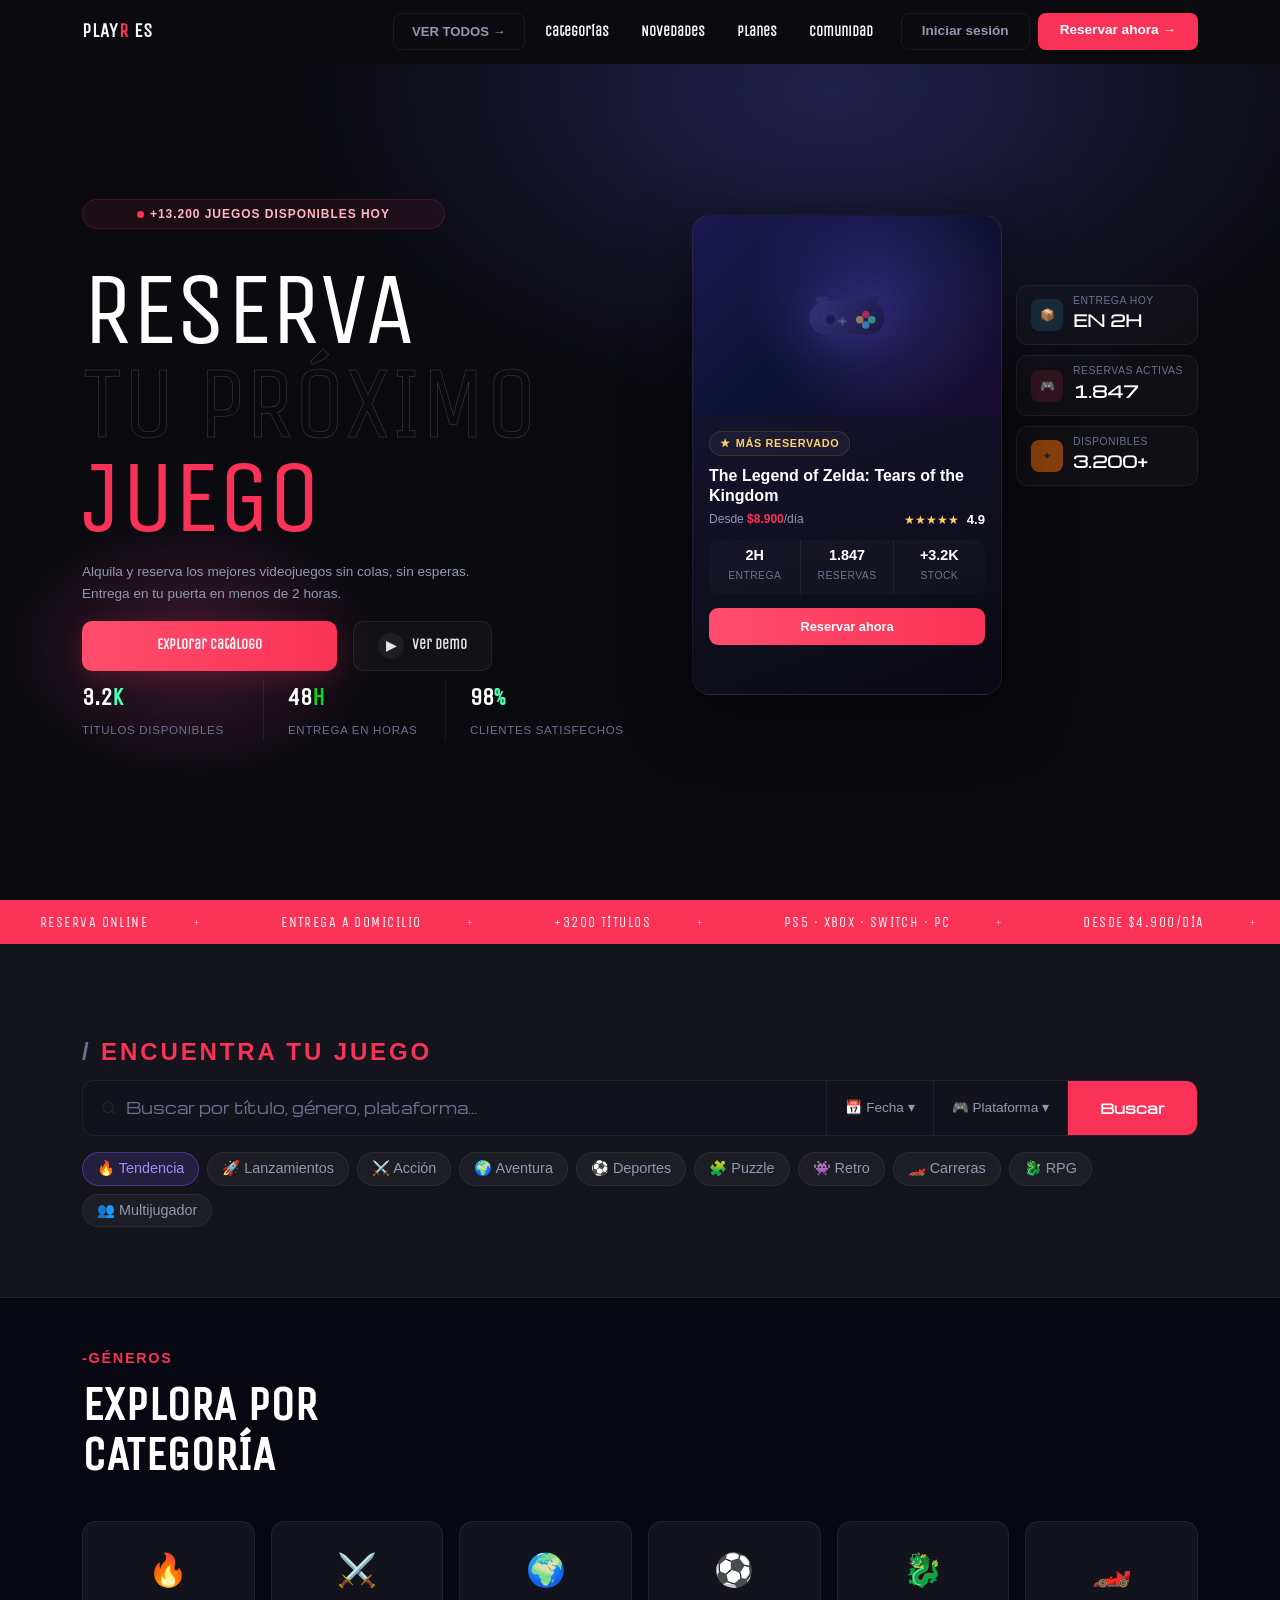
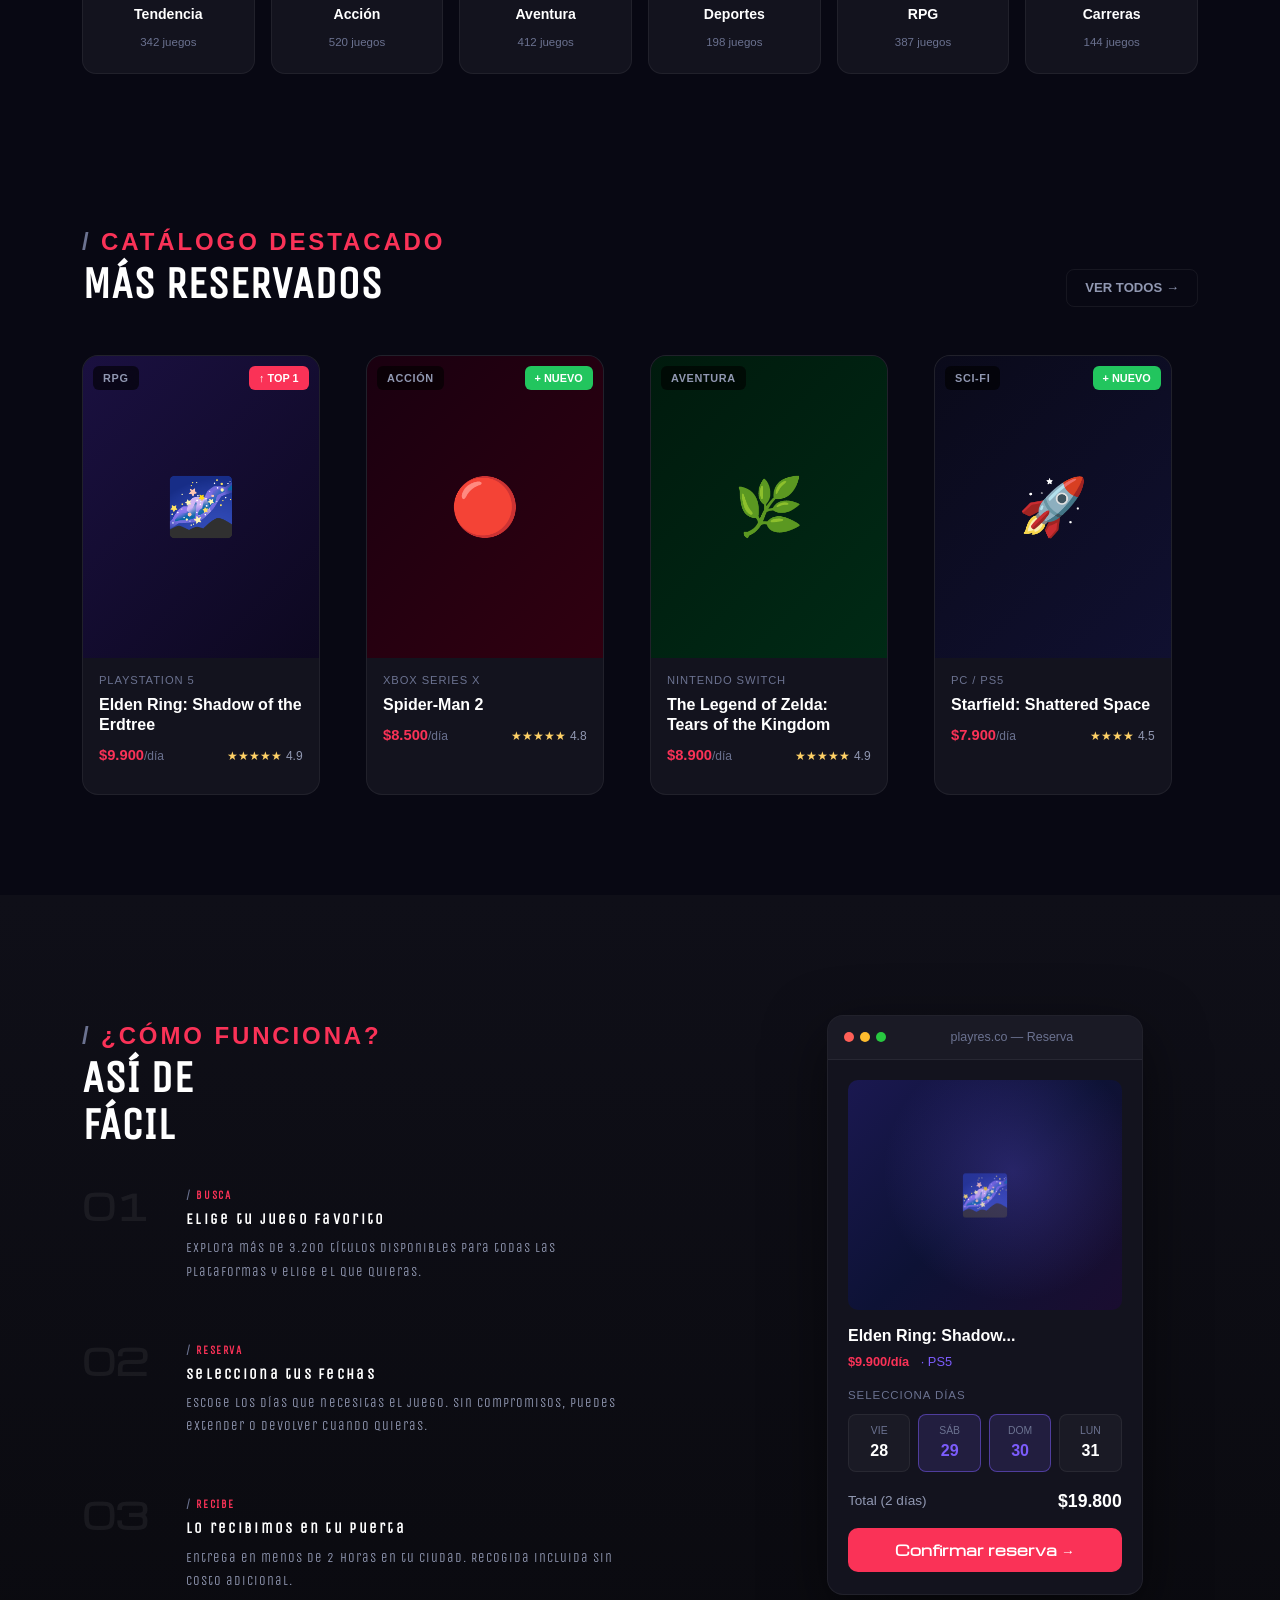
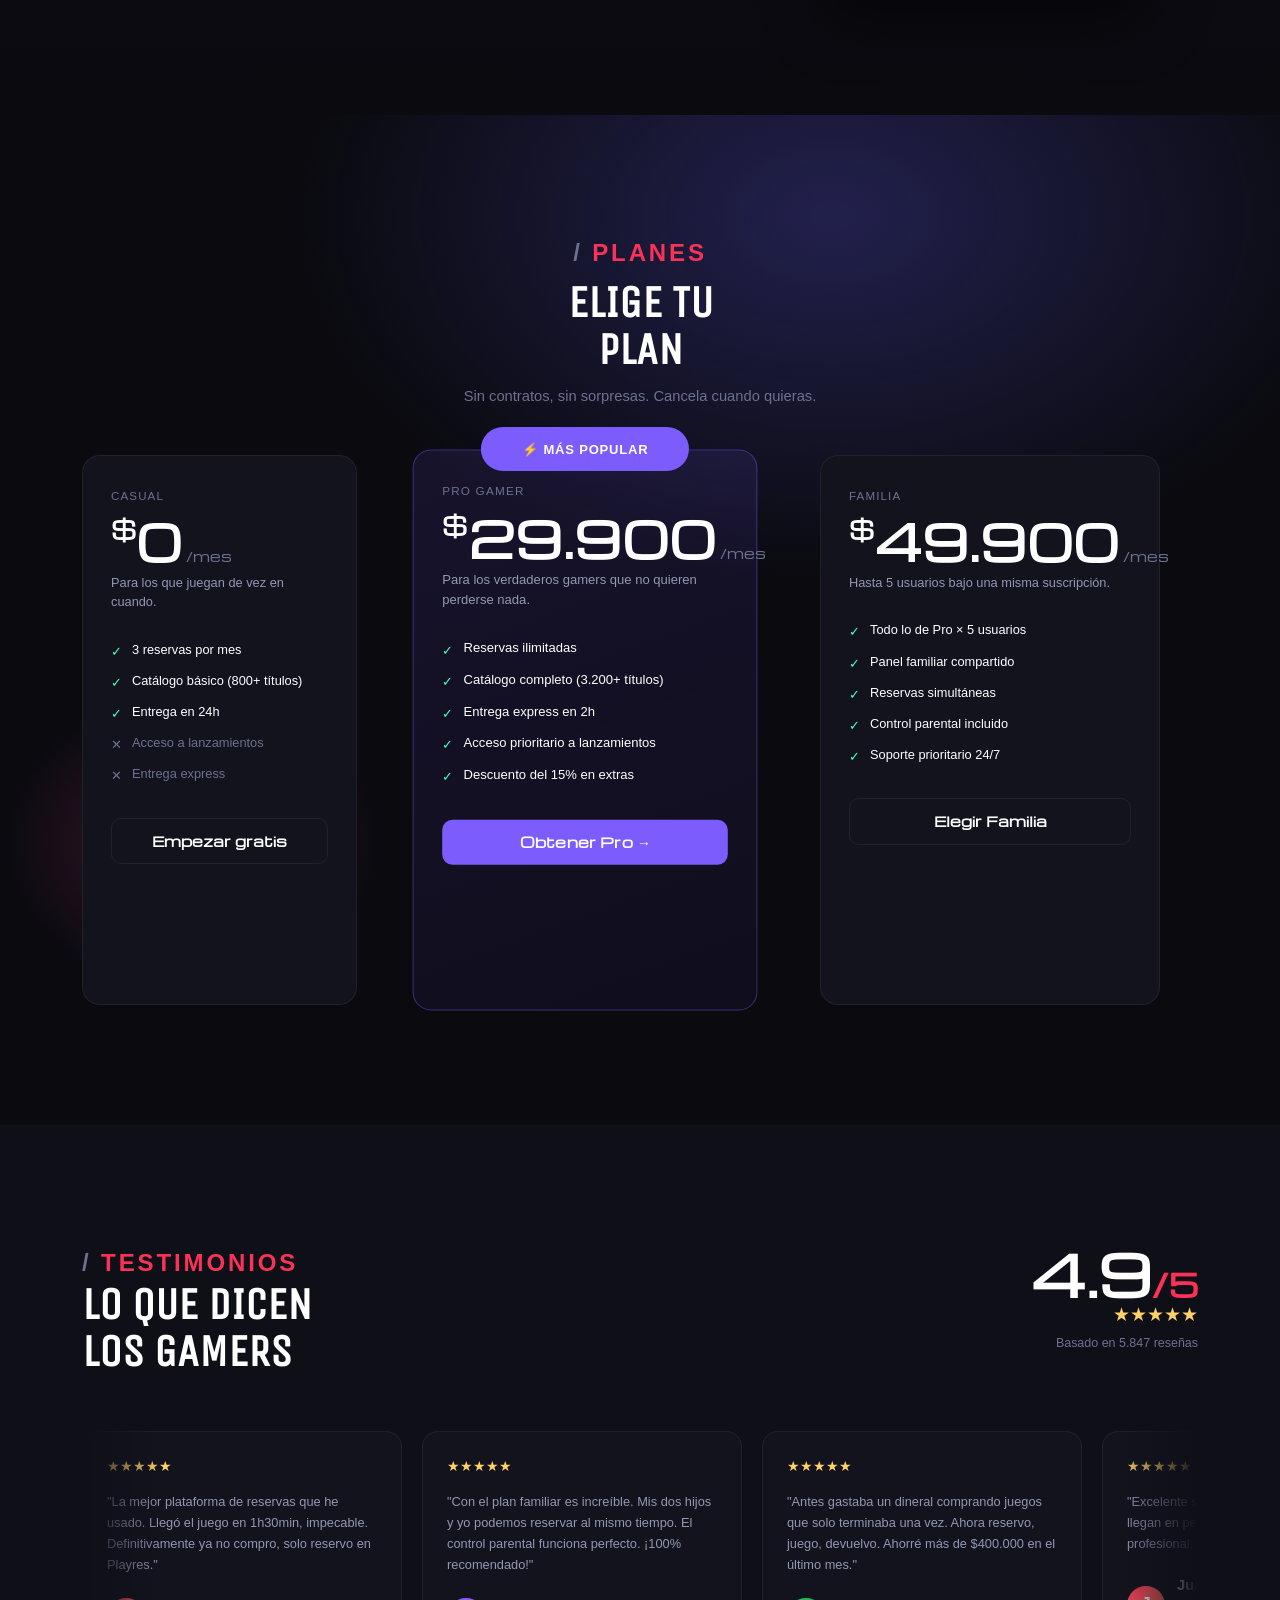
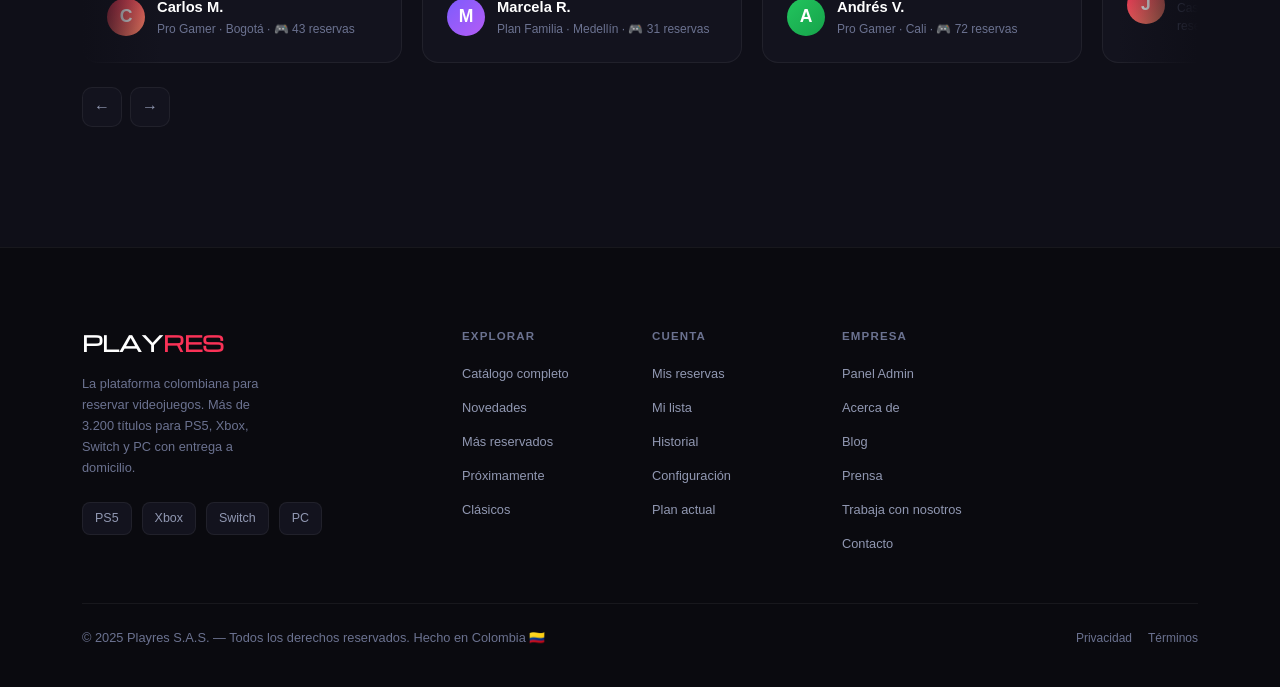
==== commit b4b41244: "problemas resueltos creo" ====
--- a/index.html
+++ b/index.html
@@ -7,7 +7,10 @@
   <link href="https://fonts.googleapis.com/css2?family=Michroma&display=swap" rel="stylesheet">
   <link href="https://cdn.jsdelivr.net/npm/bootstrap@5.3.3/dist/css/bootstrap.min.css" rel="stylesheet">
   <link rel="stylesheet" href="styles.css">
+  <link rel="stylesheet" href="app.js">
+
   
+
 </head>
 <body>
 
@@ -22,7 +25,8 @@
 
       <div class="collapse navbar-collapse" id="navbarNav">
         <ul class="navbar-nav ms-auto mb-2 mb-lg-0 gap-lg-2 align-items-center">
-          <li class="nav-item"><a class="nav-link" href="#explorar">Explorar</a></li>
+
+          <a href="catalogo.html" class="btn-ver">VER TODOS →</a>
           <li class="nav-item"><a class="nav-link" href="#categorias">Categorías</a></li>
           <li class="nav-item"><a class="nav-link" href="#catalogo">Novedades</a></li>
           <li class="nav-item"><a class="nav-link" href="#planes">Planes</a></li>
@@ -119,8 +123,8 @@
                     <span class="game-meta-label">Stock</span>
                   </div>
                 </div>
-
-                <a href="#" class="btn-res-card">Reservar ahora</a>
+                <a href="product-detail.html" class="btn-res-card">Reservar ahora</a>
+
               </div>
             </div>
             <div class="side-stats d-none d-lg-flex">
@@ -208,6 +212,7 @@
   <!-- CATEGORIES -->
   <section class="cat-section" id="categorias">
     <div class="container">
+
       <div class="section-label1">-Géneros</div>
       <h2 class="section-title1">EXPLORA POR<br>CATEGORÍA</h2>
 
@@ -227,10 +232,12 @@
     <div class="container">
       <div class="sec-hdr">
         <div>
-          <span class="section-label2">-Catálogo destacado</span>
-          <h2 class="section-title2">MÁS RESERVADOS</h2>
-        </div>
-        <a href="#" class="btn-ver">VER TODOS →</a>
+
+          <span class="section-label">Catálogo destacado</span>
+          <h2 class="section-title">MÁS RESERVADOS</h2>
+        </div>
+        <a href="catalogo.html" class="btn-ver">VER TODOS →</a>
+
       </div>
       <div class="games-grid">
         <div class="game-card">
@@ -475,9 +482,17 @@
         </div>
       </div>
 
-  </section>
-
-  <!-- FOOTER -->
+
+      <!-- Botones de navegación del carrusel -->
+      <div class="testimonials-controls">
+        <button class="testimonials-btn prev" id="prevBtn">←</button>
+        <button class="testimonials-btn next" id="nextBtn">→</button>
+      </div>
+    </div>
+
+  </section>
+
+  
   <footer class="footer">
     <div class="container">
       <div class="row gy-4">
@@ -514,6 +529,7 @@
         <div class="col-lg-2 col-md-6">
           <div class="footer-category-title">Empresa</div>
           <ul class="footer-links">
+            <li><a href="admin.html"> Panel Admin</a></li>
             <li><a href="#">Acerca de</a></li>
             <li><a href="#">Blog</a></li>
             <li><a href="#">Prensa</a></li>
@@ -534,6 +550,7 @@
 
   <!-- Bootstrap JS -->
   <script src="https://cdn.jsdelivr.net/npm/bootstrap@5.3.3/dist/js/bootstrap.bundle.min.js"></script>
+
   <script src="app.js"></script>
 
 </body>
--- a/styles.css
+++ b/styles.css
@@ -1409,4 +1409,974 @@
     flex: 0 0 100%;
     min-width: 100%;
   }
+}
+/* ════════════════════════════════════════════════════════════
+   15. PRODUCT DETAIL — product-detail.html
+   ════════════════════════════════════════════════════════════ */
+
+.detail-hero {
+  background-color: var(--bg);
+  background-image:
+    radial-gradient(ellipse 60% 50% at 80% 20%, rgba(46,44,110,0.6) 0%, transparent 60%),
+    radial-gradient(ellipse 30% 30% at 10% 80%, rgba(236,72,153,0.18) 0%, transparent 50%);
+  padding-top: 120px;
+  padding-bottom: 80px;
+}
+
+/* Breadcrumb */
+.breadcrumb-playres {
+  display: flex;
+  align-items: center;
+  gap: 8px;
+  font-size: 0.75rem;
+  color: var(--muted);
+  margin-bottom: 2rem;
+}
+.breadcrumb-playres a { color: var(--muted); text-decoration: none; transition: color .2s; }
+.breadcrumb-playres a:hover { color: #fff; }
+.breadcrumb-playres .sep { opacity: .4; }
+.breadcrumb-playres .current { color: var(--red); }
+
+/* Galería principal */
+.gallery-main {
+  background: linear-gradient(135deg, #1a1040, #0d0820, #1a0d35);
+  border: 1px solid var(--border);
+  border-radius: 18px;
+  aspect-ratio: 16/9;
+  display: flex;
+  align-items: center;
+  justify-content: center;
+  font-size: 6rem;
+  position: relative;
+  overflow: hidden;
+  margin-bottom: 12px;
+}
+.gallery-main::before {
+  content: '';
+  position: absolute;
+  inset: 0;
+  background: radial-gradient(circle at 60% 35%, rgba(124,92,252,0.3), transparent 60%);
+}
+.gallery-badge {
+  position: absolute;
+  top: 14px;
+  left: 14px;
+  background: var(--red);
+  color: #fff;
+  font-size: 0.68rem;
+  font-weight: 700;
+  padding: 5px 12px;
+  border-radius: 6px;
+  letter-spacing: 0.06em;
+  text-transform: uppercase;
+  z-index: 2;
+}
+
+/* Thumbnails galería */
+.gallery-thumbs {
+  display: grid;
+  grid-template-columns: repeat(4, 1fr);
+  gap: 10px;
+}
+.gallery-thumb {
+  background: var(--bg3);
+  border: 1px solid var(--border);
+  border-radius: 10px;
+  aspect-ratio: 16/9;
+  display: flex;
+  align-items: center;
+  justify-content: center;
+  font-size: 1.8rem;
+  cursor: pointer;
+  transition: all .2s;
+}
+.gallery-thumb:hover { border-color: rgba(124,92,252,0.5); transform: translateY(-2px); }
+.gallery-thumb.active {
+  border-color: var(--purple);
+  box-shadow: 0 0 0 2px rgba(124,92,252,0.3);
+}
+.gallery-thumb-bg1 { background: linear-gradient(135deg, #1a1040, #0d0820); }
+.gallery-thumb-bg2 { background: linear-gradient(135deg, #0d1a10, #081a0d); }
+.gallery-thumb-bg3 { background: linear-gradient(135deg, #1a0010, #300010); }
+.gallery-thumb-bg4 { background: linear-gradient(135deg, #0a0a1a, #101030); }
+
+/* Panel info derecho */
+.detail-info {
+  background: var(--bg3);
+  border: 1px solid var(--border);
+  border-radius: 18px;
+  padding: 28px;
+  height: 100%;
+}
+
+.platform-badge-detail {
+  display: inline-flex;
+  align-items: center;
+  gap: 6px;
+  background: rgba(124,92,252,0.1);
+  border: 1px solid rgba(124,92,252,0.3);
+  color: #a78bfa;
+  padding: 4px 12px;
+  border-radius: 6px;
+  font-size: 0.72rem;
+  font-weight: 700;
+  letter-spacing: 0.08em;
+  text-transform: uppercase;
+  margin-bottom: 14px;
+}
+
+.detail-title {
+  font-family: "Unica One", sans-serif;
+  font-size: clamp(1.4rem, 3vw, 2rem);
+  font-weight: 900;
+  color: #fff;
+  line-height: 1.1;
+  margin: 0 0 8px;
+  text-transform: uppercase;
+}
+
+.detail-genre-row {
+  display: flex;
+  gap: 8px;
+  flex-wrap: wrap;
+  margin-bottom: 16px;
+}
+.genre-tag {
+  background: rgba(255,255,255,0.04);
+  border: 1px solid var(--border);
+  color: var(--muted2);
+  padding: 4px 12px;
+  border-radius: 999px;
+  font-size: 0.72rem;
+}
+
+.detail-rating {
+  display: flex;
+  align-items: center;
+  gap: 10px;
+  margin-bottom: 20px;
+}
+.detail-stars { color: #ffd166; font-size: 1rem; }
+.detail-rating-num { font-size: 1rem; font-weight: 800; color: #fff; }
+.detail-rating-count { font-size: 0.75rem; color: var(--muted); }
+
+.detail-price-box {
+  background: rgba(250,50,87,0.06);
+  border: 1px solid rgba(250,50,87,0.15);
+  border-radius: 12px;
+  padding: 16px 18px;
+  margin-bottom: 20px;
+}
+.detail-price-label { font-size: 0.68rem; color: var(--muted); text-transform: uppercase; letter-spacing: 0.08em; margin-bottom: 4px; }
+.detail-price-amount { font-family: "Michroma", sans-serif; font-size: 2rem; font-weight: 900; color: var(--red); line-height: 1; }
+.detail-price-amount span { font-size: 0.85rem; color: var(--muted2); font-family: "Unica One", sans-serif; }
+
+/* Selector de días */
+.days-label {
+  font-size: 0.72rem;
+  color: var(--muted);
+  text-transform: uppercase;
+  letter-spacing: 0.08em;
+  margin-bottom: 10px;
+}
+.days-selector {
+  display: flex;
+  gap: 8px;
+  flex-wrap: wrap;
+  margin-bottom: 20px;
+}
+.day-btn {
+  background: rgba(255,255,255,0.03);
+  border: 1px solid var(--border);
+  color: var(--muted2);
+  padding: 8px 16px;
+  border-radius: 8px;
+  font-size: 0.8rem;
+  font-family: "Unica One", sans-serif;
+  cursor: pointer;
+  transition: all .2s;
+}
+.day-btn:hover { border-color: rgba(124,92,252,0.4); color: #fff; }
+.day-btn.active {
+  background: rgba(124,92,252,0.15);
+  border-color: rgba(124,92,252,0.5);
+  color: #a78bfa;
+}
+
+/* Total dinámico */
+.detail-total {
+  display: flex;
+  align-items: center;
+  justify-content: space-between;
+  background: rgba(255,255,255,0.02);
+  border: 1px solid var(--border);
+  border-radius: 10px;
+  padding: 12px 16px;
+  margin-bottom: 16px;
+}
+.detail-total-label { font-size: 0.8rem; color: var(--muted2); }
+.detail-total-value { font-size: 1.1rem; font-weight: 800; color: #fff; font-family: "Michroma", sans-serif; }
+
+.btn-reservar-detail {
+  display: block;
+  width: 100%;
+  background: linear-gradient(90deg, #ff4d6d, var(--red));
+  color: #fff;
+  padding: 14px;
+  border-radius: 12px;
+  text-align: center;
+  font-weight: 700;
+  font-size: 0.9rem;
+  border: none;
+  cursor: pointer;
+  transition: all .2s;
+  font-family: "Unica One", sans-serif;
+  text-decoration: none;
+  box-shadow: 0 6px 24px rgba(250,51,89,0.2);
+  margin-bottom: 12px;
+}
+.btn-reservar-detail:hover {
+  transform: translateY(-2px);
+  box-shadow: 0 10px 32px rgba(250,51,89,0.3);
+  color: #fff;
+}
+
+.btn-wishlist {
+  display: block;
+  width: 100%;
+  background: transparent;
+  border: 1px solid var(--border);
+  color: var(--muted2);
+  padding: 12px;
+  border-radius: 12px;
+  text-align: center;
+  font-size: 0.85rem;
+  cursor: pointer;
+  transition: all .2s;
+  font-family: "Unica One", sans-serif;
+  text-decoration: none;
+}
+.btn-wishlist:hover { border-color: rgba(255,255,255,0.15); color: #fff; }
+
+/* Mini stats bajo el panel */
+.detail-meta-row {
+  display: grid;
+  grid-template-columns: repeat(3, 1fr);
+  background: rgba(255,255,255,0.02);
+  border: 1px solid var(--border);
+  border-radius: 12px;
+  overflow: hidden;
+  margin-top: 20px;
+}
+.detail-meta-item {
+  padding: 14px 12px;
+  text-align: center;
+  border-right: 1px solid var(--border);
+}
+.detail-meta-item:last-child { border-right: none; }
+.detail-meta-value { font-size: 1.1rem; font-weight: 800; color: #fff; display: block; line-height: 1; margin-bottom: 4px; }
+.detail-meta-label { font-size: 0.65rem; color: var(--muted); text-transform: uppercase; letter-spacing: 0.05em; }
+
+/* Tabs */
+.detail-section {
+  padding: 80px 0;
+  background: var(--bg2);
+}
+.detail-tabs {
+  display: flex;
+  gap: 4px;
+  background: var(--bg3);
+  border: 1px solid var(--border);
+  border-radius: 10px;
+  padding: 4px;
+  margin-bottom: 32px;
+  width: fit-content;
+}
+.detail-tab {
+  padding: 8px 20px;
+  border-radius: 8px;
+  font-size: 0.82rem;
+  font-weight: 600;
+  color: var(--muted2);
+  cursor: pointer;
+  transition: all .2s;
+  border: none;
+  background: transparent;
+  font-family: "Unica One", sans-serif;
+}
+.detail-tab.active { background: var(--red); color: #fff; }
+.detail-tab:hover:not(.active) { color: #fff; }
+
+.tab-content-playres { display: none; }
+.tab-content-playres.active { display: block; }
+
+.detail-description {
+  color: var(--muted2);
+  font-size: 0.85rem;
+  line-height: 1.85;
+  max-width: 75ch;
+}
+.detail-description p { margin-bottom: 1rem; }
+
+/* Tabla especificaciones */
+.specs-table { width: 100%; border-collapse: collapse; }
+.specs-table tr { border-bottom: 1px solid var(--border); }
+.specs-table td { padding: 14px 0; font-size: 0.82rem; }
+.specs-table td:first-child {
+  color: var(--muted);
+  width: 200px;
+  text-transform: uppercase;
+  letter-spacing: 0.06em;
+  font-size: 0.72rem;
+}
+.specs-table td:last-child { color: #fff; font-weight: 600; }
+
+/* Reseñas */
+.reviews-grid {
+  display: grid;
+  grid-template-columns: repeat(2, 1fr);
+  gap: 16px;
+}
+.review-card {
+  background: var(--bg3);
+  border: 1px solid var(--border);
+  border-radius: 14px;
+  padding: 18px;
+}
+.review-stars { color: #ffd166; font-size: 0.82rem; margin-bottom: 8px; }
+.review-text { color: var(--muted2); font-size: 0.78rem; line-height: 1.6; margin-bottom: 14px; }
+.review-author { display: flex; align-items: center; gap: 10px; }
+.review-avatar {
+  width: 32px; height: 32px; border-radius: 50%;
+  display: flex; align-items: center; justify-content: center;
+  font-size: 0.9rem; font-weight: 800; color: #fff; flex-shrink: 0;
+}
+.review-name { font-size: 0.82rem; font-weight: 700; color: #fff; }
+.review-meta { font-size: 0.7rem; color: var(--muted); }
+
+/* Juegos relacionados */
+.related-section { padding: 80px 0; background: var(--bg); }
+.related-grid {
+  display: grid;
+  grid-template-columns: repeat(4, 1fr);
+  gap: 18px;
+  margin-top: 2rem;
+}
+
+/* ════════════════════════════════════════════════════════════
+   16. ADMIN PANEL — admin.html
+   ════════════════════════════════════════════════════════════ */
+
+.admin-wrapper {
+  display: flex;
+  min-height: 100vh;
+  background: var(--bg);
+}
+
+/* Sidebar */
+.admin-sidebar {
+  width: 230px;
+  min-width: 230px;
+  background: var(--bg2);
+  border-right: 1px solid var(--border);
+  display: flex;
+  flex-direction: column;
+  position: fixed;
+  top: 0;
+  left: 0;
+  height: 100vh;
+  z-index: 200;
+}
+.sidebar-brand {
+  padding: 22px 20px 20px;
+  border-bottom: 1px solid var(--border);
+  font-family: "Unica One", sans-serif;
+  font-size: 1.1rem;
+  color: #fff;
+  letter-spacing: 1px;
+}
+.sidebar-brand span { color: var(--red); }
+.sidebar-label {
+  font-size: 0.62rem;
+  letter-spacing: 0.12em;
+  text-transform: uppercase;
+  color: var(--muted);
+  padding: 20px 20px 8px;
+}
+.sidebar-nav { list-style: none; padding: 0; margin: 0; }
+.sidebar-nav li a {
+  display: flex;
+  align-items: center;
+  gap: 10px;
+  padding: 10px 20px;
+  font-size: 0.82rem;
+  color: var(--muted2);
+  text-decoration: none;
+  transition: all .2s;
+  border-left: 2px solid transparent;
+}
+.sidebar-nav li a:hover { color: #fff; background: rgba(255,255,255,0.03); }
+.sidebar-nav li a.active {
+  color: #fff;
+  background: rgba(250,50,87,0.08);
+  border-left-color: var(--red);
+}
+.nav-icon { font-size: 1rem; width: 20px; text-align: center; }
+.sidebar-footer {
+  margin-top: auto;
+  padding: 16px 20px;
+  border-top: 1px solid var(--border);
+}
+.sidebar-user { display: flex; align-items: center; gap: 10px; }
+.sidebar-avatar {
+  width: 32px; height: 32px; border-radius: 50%;
+  background: linear-gradient(135deg, #fa3257, #ff8c69);
+  display: flex; align-items: center; justify-content: center;
+  font-size: 0.9rem; font-weight: 800; color: #fff; flex-shrink: 0;
+}
+.sidebar-user-name { font-size: 0.82rem; font-weight: 700; color: #fff; }
+.sidebar-user-role { font-size: 0.68rem; color: var(--muted); }
+.sidebar-exit-btn {
+  background: transparent;
+  border: 1px solid var(--border);
+  color: var(--muted2);
+  font-size: 0.72rem;
+  padding: 4px 10px;
+  border-radius: 6px;
+  cursor: pointer;
+  margin-left: auto;
+  font-family: "Unica One", sans-serif;
+  transition: all .2s;
+  text-decoration: none;
+}
+.sidebar-exit-btn:hover { color: #fff; border-color: rgba(255,255,255,.15); }
+
+/* Main content */
+.admin-main { margin-left: 230px; flex: 1; min-width: 0; }
+
+/* Topbar */
+.admin-topbar {
+  background: var(--bg2);
+  border-bottom: 1px solid var(--border);
+  padding: 14px 28px;
+  display: flex;
+  align-items: center;
+  justify-content: space-between;
+  position: sticky;
+  top: 0;
+  z-index: 100;
+}
+.topbar-title { font-size: 1rem; font-weight: 800; color: #fff; }
+.topbar-title span { color: var(--red); }
+.topbar-actions { display: flex; align-items: center; gap: 10px; }
+.topbar-badge {
+  background: rgba(250,50,87,0.1);
+  border: 1px solid rgba(250,50,87,0.2);
+  color: var(--red);
+  font-size: 0.72rem;
+  padding: 4px 10px;
+  border-radius: 6px;
+}
+
+.admin-content { padding: 28px; }
+
+/* Stats cards */
+.stats-grid {
+  display: grid;
+  grid-template-columns: repeat(4, 1fr);
+  gap: 16px;
+  margin-bottom: 28px;
+}
+.stat-card {
+  background: var(--bg3);
+  border: 1px solid var(--border);
+  border-radius: 14px;
+  padding: 18px 20px;
+}
+.stat-card-label { font-size: 0.68rem; color: var(--muted); text-transform: uppercase; letter-spacing: 0.08em; margin-bottom: 8px; }
+.stat-card-value { font-family: "Michroma", sans-serif; font-size: 1.6rem; font-weight: 900; color: #fff; line-height: 1; margin-bottom: 4px; }
+.stat-card-sub { font-size: 0.72rem; color: var(--muted2); }
+.stat-card-sub.up { color: #4dffb4; }
+.stat-card-sub.down { color: var(--red); }
+.stat-card-icon { font-size: 1.4rem; float: right; margin-top: -4px; }
+
+/* Toolbar tabla */
+.table-toolbar {
+  display: flex;
+  align-items: center;
+  justify-content: space-between;
+  margin-bottom: 16px;
+  flex-wrap: wrap;
+  gap: 12px;
+}
+.table-toolbar-left { display: flex; align-items: center; gap: 10px; flex-wrap: wrap; }
+
+.btn-add-product {
+  background: linear-gradient(90deg, #ff4d6d, var(--red));
+  color: #fff;
+  border: none;
+  padding: 9px 20px;
+  border-radius: 8px;
+  font-size: 0.82rem;
+  font-weight: 700;
+  cursor: pointer;
+  font-family: "Unica One", sans-serif;
+  display: flex;
+  align-items: center;
+  gap: 6px;
+  transition: all .2s;
+}
+.btn-add-product:hover { transform: translateY(-1px); box-shadow: 0 6px 20px rgba(250,51,89,.25); }
+
+/* Búsqueda admin */
+.admin-search {
+  background: var(--bg3);
+  border: 1px solid var(--border);
+  border-radius: 8px;
+  padding: 8px 14px;
+  display: flex;
+  align-items: center;
+  gap: 8px;
+}
+.admin-search input {
+  background: transparent;
+  border: none;
+  outline: none;
+  color: #fff;
+  font-size: 0.82rem;
+  font-family: "Unica One", sans-serif;
+  width: 180px;
+}
+.admin-search input::placeholder { color: var(--muted); }
+
+.admin-filter-select {
+  background: var(--bg3);
+  border: 1px solid var(--border);
+  border-radius: 8px;
+  padding: 8px 14px;
+  color: var(--muted2);
+  font-size: 0.82rem;
+  font-family: "Unica One", sans-serif;
+  cursor: pointer;
+  outline: none;
+}
+.admin-filter-select option { background: var(--bg3); }
+
+/* Tabla */
+.admin-table-wrap {
+  background: var(--bg3);
+  border: 1px solid var(--border);
+  border-radius: 16px;
+  overflow: hidden;
+  margin-bottom: 24px;
+}
+.admin-table { width: 100%; border-collapse: collapse; }
+.admin-table thead tr {
+  background: rgba(255,255,255,0.02);
+  border-bottom: 1px solid var(--border);
+}
+.admin-table th {
+  padding: 12px 16px;
+  font-size: 0.68rem;
+  font-weight: 700;
+  letter-spacing: 0.1em;
+  text-transform: uppercase;
+  color: var(--muted);
+  text-align: left;
+  white-space: nowrap;
+}
+.admin-table th.sortable { cursor: pointer; user-select: none; }
+.admin-table th.sortable:hover { color: #fff; }
+.admin-table tbody tr { border-bottom: 1px solid var(--border); transition: background .15s; }
+.admin-table tbody tr:last-child { border-bottom: none; }
+.admin-table tbody tr:hover { background: rgba(255,255,255,0.02); }
+.admin-table td { padding: 13px 16px; font-size: 0.82rem; color: var(--muted2); vertical-align: middle; }
+
+/* Thumbnail tabla */
+.tbl-thumb {
+  width: 42px; height: 42px;
+  border-radius: 8px;
+  display: flex; align-items: center; justify-content: center;
+  font-size: 1.3rem; flex-shrink: 0;
+}
+.tbl-game-info { display: flex; align-items: center; gap: 12px; }
+.tbl-game-name { font-size: 0.85rem; font-weight: 700; color: #fff; margin-bottom: 2px; }
+.tbl-game-id { font-size: 0.65rem; color: var(--muted); font-family: "Michroma", sans-serif; }
+
+/* Badges estado */
+.status-badge {
+  display: inline-flex; align-items: center; gap: 5px;
+  padding: 4px 10px; border-radius: 999px;
+  font-size: 0.68rem; font-weight: 700; letter-spacing: 0.04em;
+}
+.status-badge::before { content: ''; width: 5px; height: 5px; border-radius: 50%; }
+.status-badge.disponible { background: rgba(77,255,180,0.1); color: #4dffb4; border: 1px solid rgba(77,255,180,0.2); }
+.status-badge.disponible::before { background: #4dffb4; }
+.status-badge.agotado { background: rgba(250,50,87,0.1); color: var(--red); border: 1px solid rgba(250,50,87,0.2); }
+.status-badge.agotado::before { background: var(--red); }
+.status-badge.reservado { background: rgba(77,217,255,0.1); color: #4dd9ff; border: 1px solid rgba(77,217,255,0.2); }
+.status-badge.reservado::before { background: #4dd9ff; }
+
+.platform-tbl {
+  background: rgba(124,92,252,0.1);
+  border: 1px solid rgba(124,92,252,0.25);
+  color: #a78bfa;
+  font-size: 0.68rem;
+  font-weight: 700;
+  padding: 3px 9px;
+  border-radius: 6px;
+  letter-spacing: 0.05em;
+}
+.tbl-stars { color: #ffd166; font-size: 0.75rem; }
+
+/* Botones acción */
+.action-btns { display: flex; gap: 6px; align-items: center; }
+.btn-edit {
+  background: rgba(77,217,255,0.1);
+  border: 1px solid rgba(77,217,255,0.25);
+  color: #4dd9ff;
+  padding: 5px 12px;
+  border-radius: 6px;
+  font-size: 0.72rem;
+  font-weight: 700;
+  cursor: pointer;
+  font-family: "Unica One", sans-serif;
+  transition: all .2s;
+  text-decoration: none;
+  display: inline-block;
+}
+.btn-edit:hover { background: rgba(77,217,255,0.18); color: #4dd9ff; }
+.btn-delete {
+  background: rgba(250,50,87,0.08);
+  border: 1px solid rgba(250,50,87,0.2);
+  color: var(--red);
+  padding: 5px 10px;
+  border-radius: 6px;
+  font-size: 0.72rem;
+  font-weight: 700;
+  cursor: pointer;
+  font-family: "Unica One", sans-serif;
+  transition: all .2s;
+}
+.btn-delete:hover { background: rgba(250,50,87,0.15); }
+
+/* Paginación admin */
+.admin-pagination {
+  display: flex;
+  align-items: center;
+  justify-content: space-between;
+  flex-wrap: wrap;
+  gap: 12px;
+}
+.pagination-info { font-size: 0.78rem; color: var(--muted); }
+.pagination-btns { display: flex; gap: 4px; }
+.pag-btn {
+  background: var(--bg3);
+  border: 1px solid var(--border);
+  color: var(--muted2);
+  width: 34px; height: 34px;
+  border-radius: 8px;
+  font-size: 0.82rem;
+  font-weight: 700;
+  cursor: pointer;
+  display: flex; align-items: center; justify-content: center;
+  font-family: "Unica One", sans-serif;
+  transition: all .2s;
+}
+.pag-btn:hover { border-color: rgba(255,255,255,.15); color: #fff; }
+.pag-btn.active { background: var(--red); border-color: var(--red); color: #fff; }
+.pag-btn:disabled { opacity: .3; cursor: not-allowed; }
+
+/* Modal admin */
+.modal-playres .modal-content {
+  background: var(--bg2);
+  border: 1px solid var(--border);
+  border-radius: 18px;
+  color: var(--text);
+}
+.modal-playres .modal-header { border-bottom: 1px solid var(--border); padding: 20px 24px; }
+.modal-playres .modal-title { font-family: "Unica One", sans-serif; font-size: 1rem; font-weight: 800; color: #fff; }
+.modal-playres .btn-close { filter: invert(1) brightness(0.6); }
+.modal-playres .modal-body { padding: 24px; }
+.modal-playres .modal-footer { border-top: 1px solid var(--border); padding: 16px 24px; }
+
+/* Inputs formulario */
+.form-label-playres {
+  font-size: 0.7rem;
+  font-weight: 700;
+  letter-spacing: 0.08em;
+  text-transform: uppercase;
+  color: var(--muted);
+  margin-bottom: 6px;
+  display: block;
+}
+.form-control-playres {
+  background: var(--bg3);
+  border: 1px solid var(--border);
+  border-radius: 10px;
+  color: #fff;
+  padding: 10px 14px;
+  font-size: 0.85rem;
+  font-family: "Unica One", sans-serif;
+  width: 100%;
+  outline: none;
+  transition: border-color .2s;
+}
+.form-control-playres:focus { border-color: rgba(124,92,252,0.5); }
+.form-control-playres::placeholder { color: var(--muted); }
+.form-control-playres option { background: var(--bg3); }
+
+.btn-save-modal {
+  background: linear-gradient(90deg, #ff4d6d, var(--red));
+  color: #fff;
+  border: none;
+  padding: 10px 24px;
+  border-radius: 10px;
+  font-size: 0.85rem;
+  font-weight: 700;
+  cursor: pointer;
+  font-family: "Unica One", sans-serif;
+  transition: all .2s;
+}
+.btn-save-modal:hover { transform: translateY(-1px); box-shadow: 0 6px 20px rgba(250,51,89,.25); }
+
+.btn-cancel-modal {
+  background: transparent;
+  border: 1px solid var(--border);
+  color: var(--muted2);
+  padding: 10px 20px;
+  border-radius: 10px;
+  font-size: 0.85rem;
+  font-family: "Unica One", sans-serif;
+  cursor: pointer;
+  transition: all .2s;
+}
+.btn-cancel-modal:hover { border-color: rgba(255,255,255,.15); color: #fff; }
+
+/* Modal eliminar */
+.modal-delete-icon {
+  width: 56px; height: 56px;
+  background: rgba(250,50,87,0.12);
+  border: 1px solid rgba(250,50,87,0.25);
+  border-radius: 14px;
+  display: flex; align-items: center; justify-content: center;
+  font-size: 1.5rem;
+  margin: 0 auto 16px;
+}
+.modal-delete-title { font-size: 1.1rem; font-weight: 800; color: #fff; text-align: center; margin-bottom: 8px; }
+.modal-delete-sub { font-size: 0.82rem; color: var(--muted2); text-align: center; line-height: 1.5; }
+.modal-delete-game-name { color: #fff; font-weight: 700; }
+.btn-confirm-delete {
+  background: var(--red);
+  color: #fff;
+  border: none;
+  padding: 10px 24px;
+  border-radius: 10px;
+  font-size: 0.85rem;
+  font-weight: 700;
+  cursor: pointer;
+  font-family: "Unica One", sans-serif;
+  transition: all .2s;
+}
+.btn-confirm-delete:hover { background: var(--red-dark); }
+
+/* Toast */
+.playres-toast {
+  position: fixed;
+  bottom: 28px; right: 28px;
+  background: var(--bg3);
+  border: 1px solid var(--border);
+  border-radius: 12px;
+  padding: 14px 20px;
+  display: flex;
+  align-items: center;
+  gap: 12px;
+  z-index: 9999;
+  font-size: 0.85rem;
+  color: var(--text);
+  transform: translateY(80px);
+  opacity: 0;
+  transition: all .3s ease;
+  pointer-events: none;
+  min-width: 260px;
+}
+.playres-toast.show { transform: translateY(0); opacity: 1; }
+.playres-toast.success { border-left: 3px solid #4dffb4; }
+.playres-toast.danger  { border-left: 3px solid var(--red); }
+.toast-icon { font-size: 1.1rem; }
+.toast-msg  { font-size: 0.82rem; }
+
+/* ════════════════════════════════════════════════════════════
+   17. RESPONSIVE ADICIONAL (detail + admin)
+   ════════════════════════════════════════════════════════════ */
+
+@media (max-width: 991px) {
+  .reviews-grid    { grid-template-columns: 1fr; }
+  .related-grid    { grid-template-columns: repeat(2, 1fr); }
+  .stats-grid      { grid-template-columns: repeat(2, 1fr); }
+  .admin-sidebar   { width: 200px; min-width: 200px; }
+  .admin-main      { margin-left: 200px; }
+}
+@media (max-width: 767px) {
+  .admin-sidebar   { display: none; }
+  .admin-main      { margin-left: 0; }
+  .gallery-thumbs  { grid-template-columns: repeat(2, 1fr); }
+  .related-grid    { grid-template-columns: 1fr; }
+  .detail-meta-row { grid-template-columns: 1fr; }
+  .detail-meta-item { border-right: none; border-bottom: 1px solid var(--border); }
+  .detail-meta-item:last-child { border-bottom: none; }
+}
+
+/* ════════════════════════════════════════════════════════════
+   18. CATÁLOGO — catalogo.html
+   ════════════════════════════════════════════════════════════ */
+
+/* Header del catálogo */
+.catalog-hero {
+  background-color: var(--bg);
+  background-image:
+    radial-gradient(ellipse 60% 50% at 80% 20%, rgba(46,44,110,0.55) 0%, transparent 60%),
+    radial-gradient(ellipse 30% 30% at 10% 80%, rgba(236,72,153,0.15) 0%, transparent 50%);
+  padding-top: 130px;
+  padding-bottom: 40px;
+}
+
+/* Barra de resultados */
+.catalog-result-bar {
+  display: flex;
+  align-items: center;
+  justify-content: space-between;
+  margin-bottom: 24px;
+  flex-wrap: wrap;
+  gap: 8px;
+}
+.catalog-result-count {
+  font-size: 0.78rem;
+  color: var(--muted2);
+}
+.catalog-result-page {
+  font-size: 0.72rem;
+  color: var(--muted);
+}
+
+/* Botón ver detalles dentro de la tarjeta */
+.catalog-btn-ver {
+  display: block;
+  width: 100%;
+  background: transparent;
+  border: 1px solid var(--border);
+  color: var(--muted2);
+  padding: 8px;
+  border-radius: 8px;
+  text-align: center;
+  font-size: 0.78rem;
+  font-weight: 700;
+  text-decoration: none;
+  transition: all .2s;
+  margin-top: 10px;
+  font-family: "Unica One", sans-serif;
+}
+.catalog-btn-ver:hover {
+  background: var(--red);
+  border-color: var(--red);
+  color: #fff;
+}
+
+/* Link en la imagen de la tarjeta */
+.catalog-card-link {
+  display: block;
+  text-decoration: none;
+}
+.catalog-card-link:hover .game-thumbnail {
+  opacity: 0.85;
+}
+
+/* Sin resultados */
+.catalog-empty {
+  text-align: center;
+  padding: 60px 0;
+  color: var(--muted);
+  font-size: 0.9rem;
+}
+
+/* Paginación estilo Playres usando Bootstrap */
+.pagination-playres .page-link {
+  background: var(--bg3);
+  border: 1px solid var(--border);
+  color: var(--muted2);
+  font-family: "Unica One", sans-serif;
+  font-size: 0.82rem;
+  font-weight: 700;
+  padding: 8px 14px;
+  transition: all .2s;
+}
+.pagination-playres .page-link:hover {
+  background: rgba(255,255,255,0.05);
+  border-color: rgba(255,255,255,0.15);
+  color: #fff;
+}
+.pagination-playres .page-item.active .page-link {
+  background: var(--red);
+  border-color: var(--red);
+  color: #fff;
+}
+.pagination-playres .page-item.disabled .page-link {
+  background: var(--bg3);
+  border-color: var(--border);
+  color: var(--muted);
+  opacity: 0.4;
+}
+
+/* Sidebar brand sub en admin */
+.sidebar-brand-sub {
+  color: var(--muted);
+  font-size: 0.62rem;
+  display: block;
+  margin-top: 2px;
+  letter-spacing: 0.1em;
+}
+
+/* Precio en tabla admin */
+.tbl-price { color: #fff; font-weight: 700; }
+.tbl-stock { color: #fff; font-weight: 700; }
+.tbl-stock-out { color: var(--red); font-weight: 700; }
+.tbl-rating-num { color: var(--muted2); font-size: .75rem; }
+.admin-version-label { font-size: .75rem; color: var(--muted); }
+.admin-result-count { font-size: .75rem; color: var(--muted); }
+
+/* Modal eliminar centrado */
+.admin-delete-body { padding: 32px 24px; text-align: center; }
+.admin-delete-actions { display: flex; gap: 10px; justify-content: center; margin-top: 20px; }
+
+/* Responsive catálogo */
+@media (max-width: 767px) {
+  .catalog-hero { padding-top: 100px; }
+
+}
+/* Botones slider testimonios */
+.testimonials-controls {
+  display: flex;
+  gap: 8px;
+  margin-top: 24px;
+}
+
+.testimonials-btn {
+  background: var(--bg3);
+  border: 1px solid var(--border);
+  color: var(--muted2);
+  width: 40px;
+  height: 40px;
+  border-radius: 10px;
+  font-size: 1rem;
+  cursor: pointer;
+  display: inline-flex;
+  align-items: center;
+  justify-content: center;
+  transition: all .2s;
+}
+
+.testimonials-btn:hover {
+  border-color: rgba(255,255,255,0.15);
+  color: #fff;
+  background: rgba(255,255,255,0.05);
 }
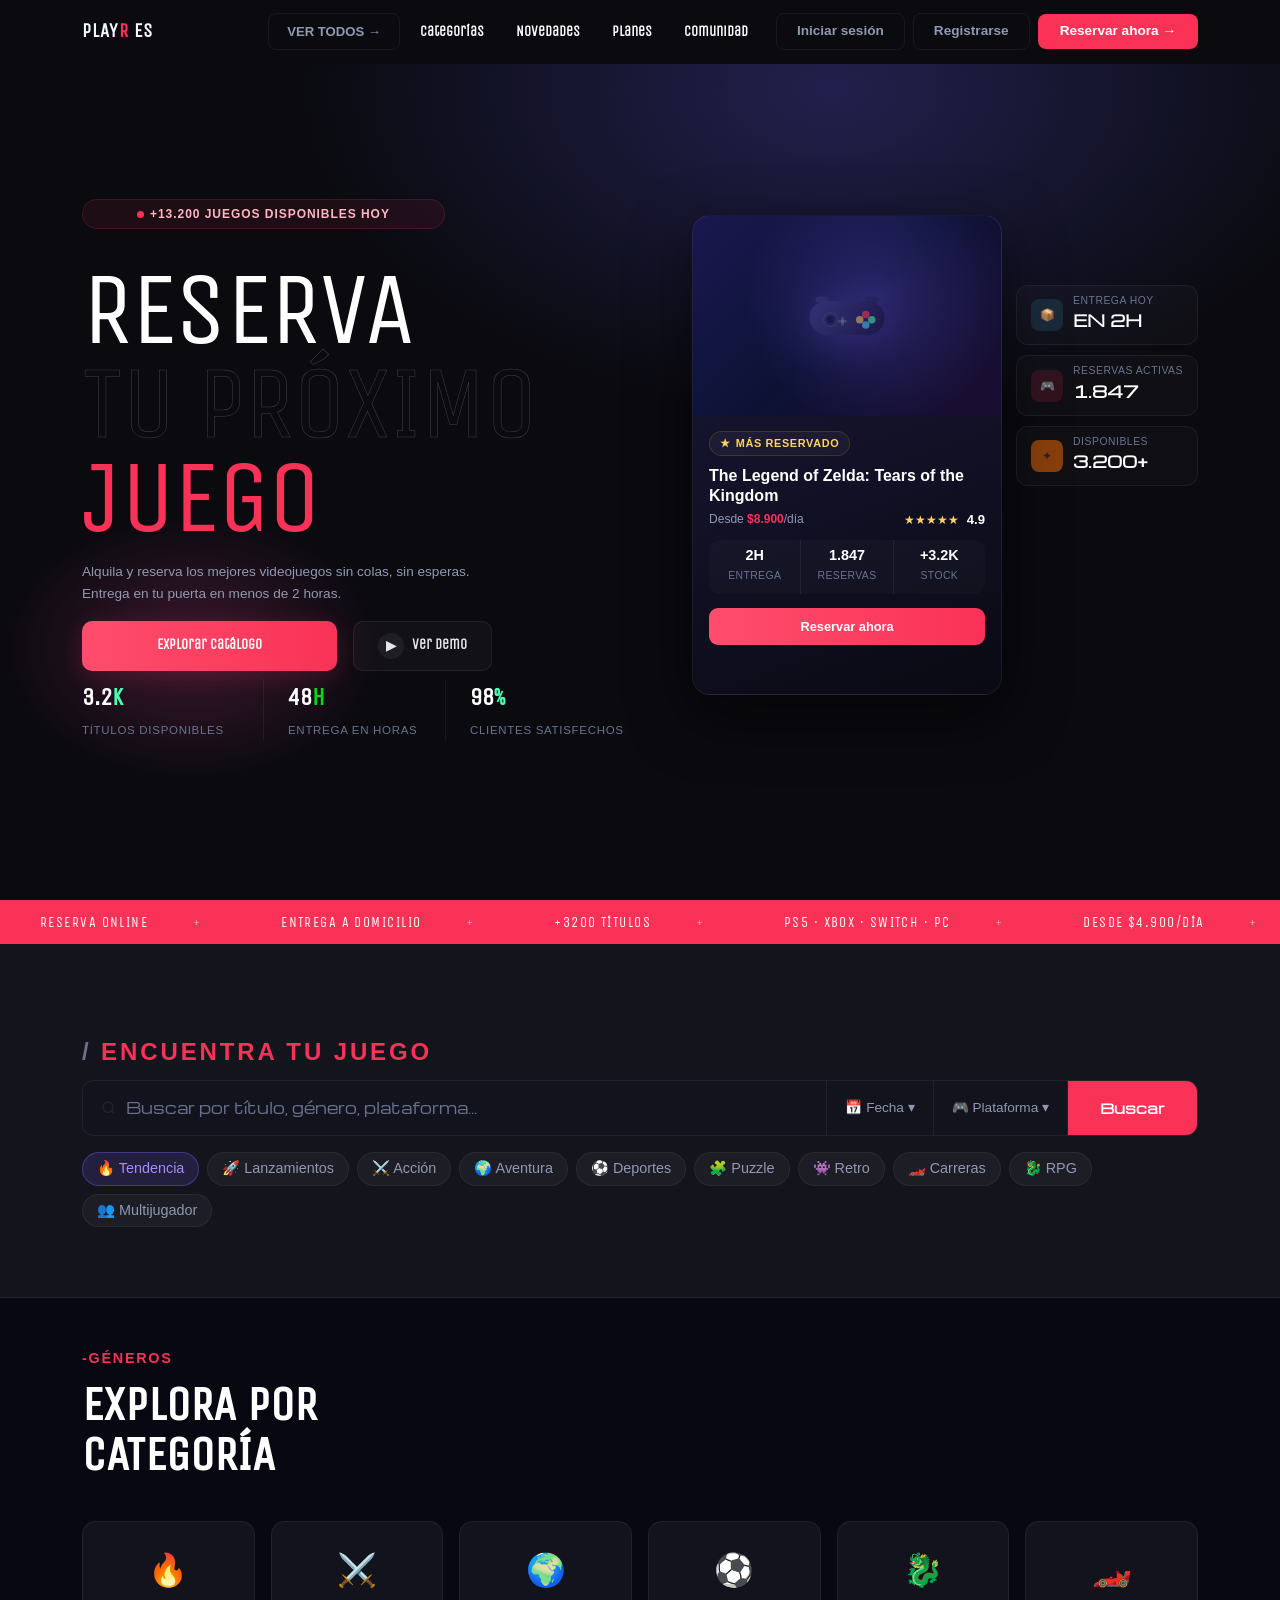
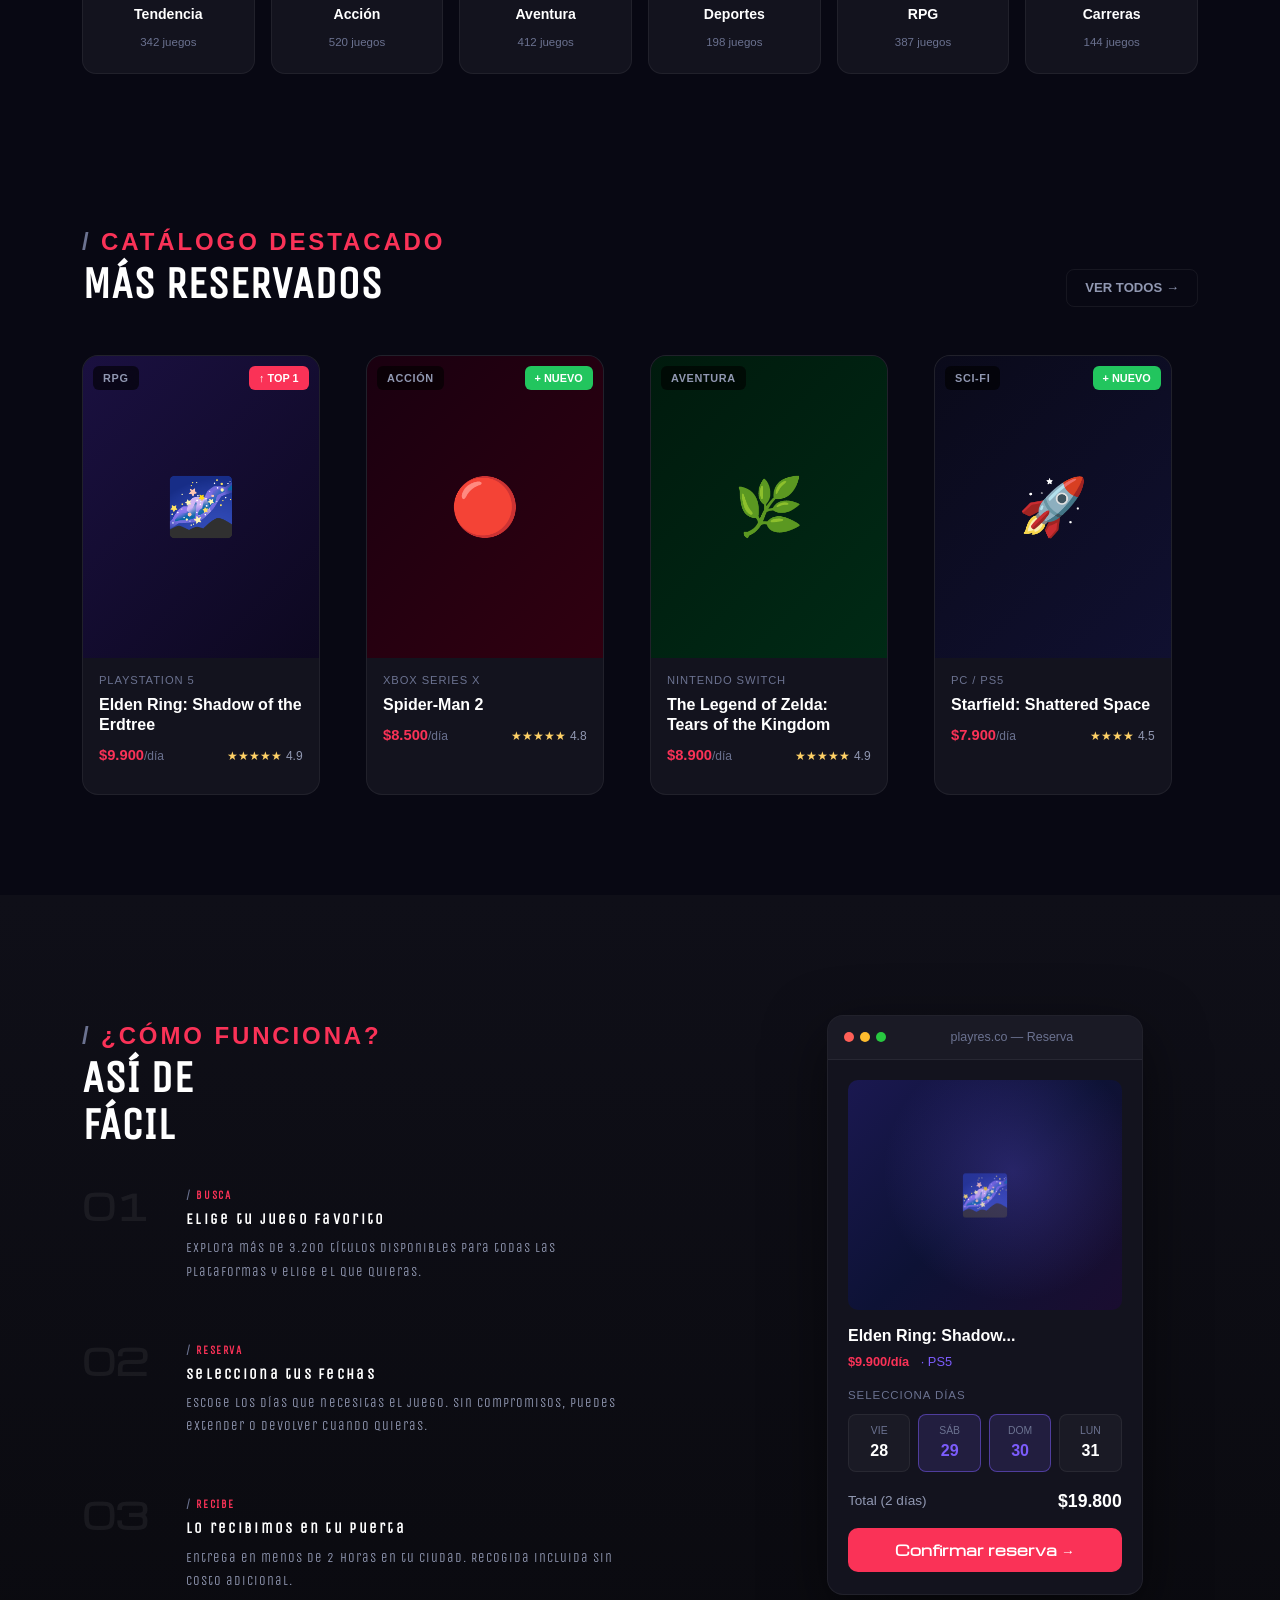
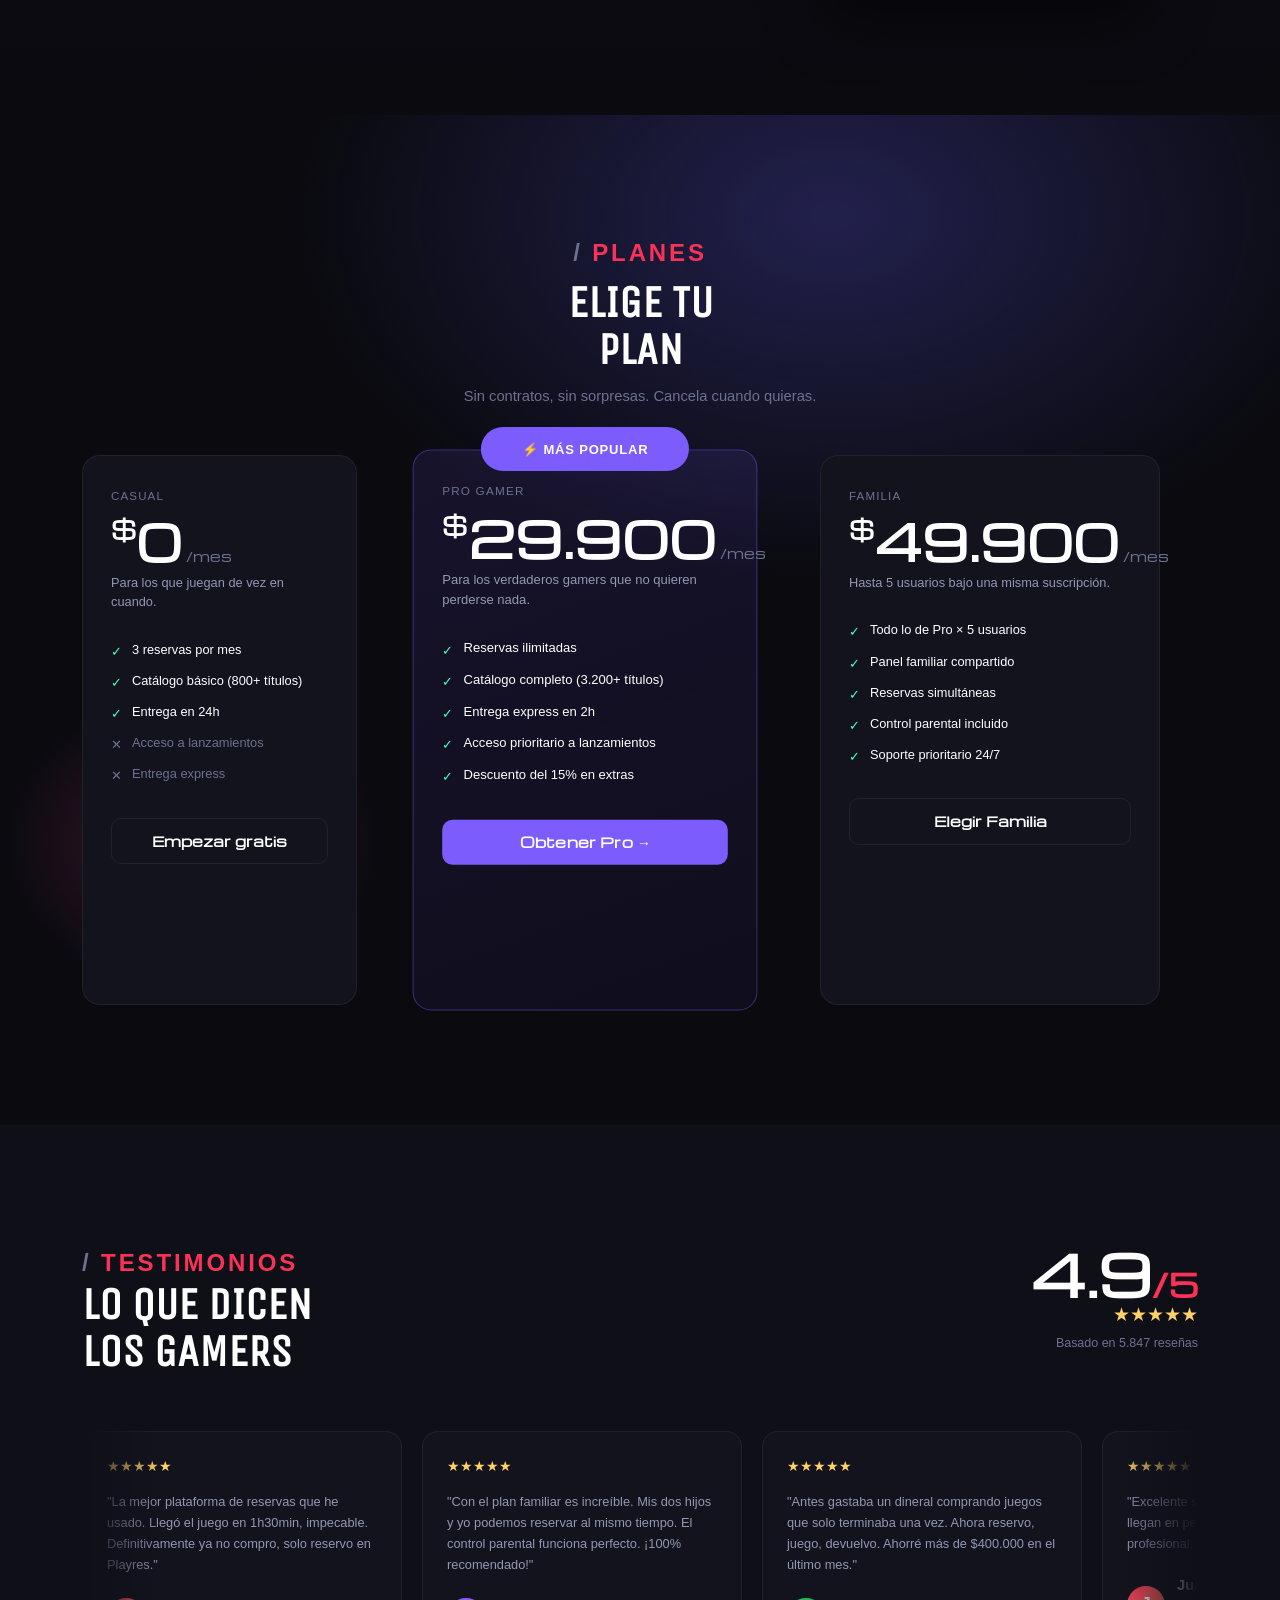
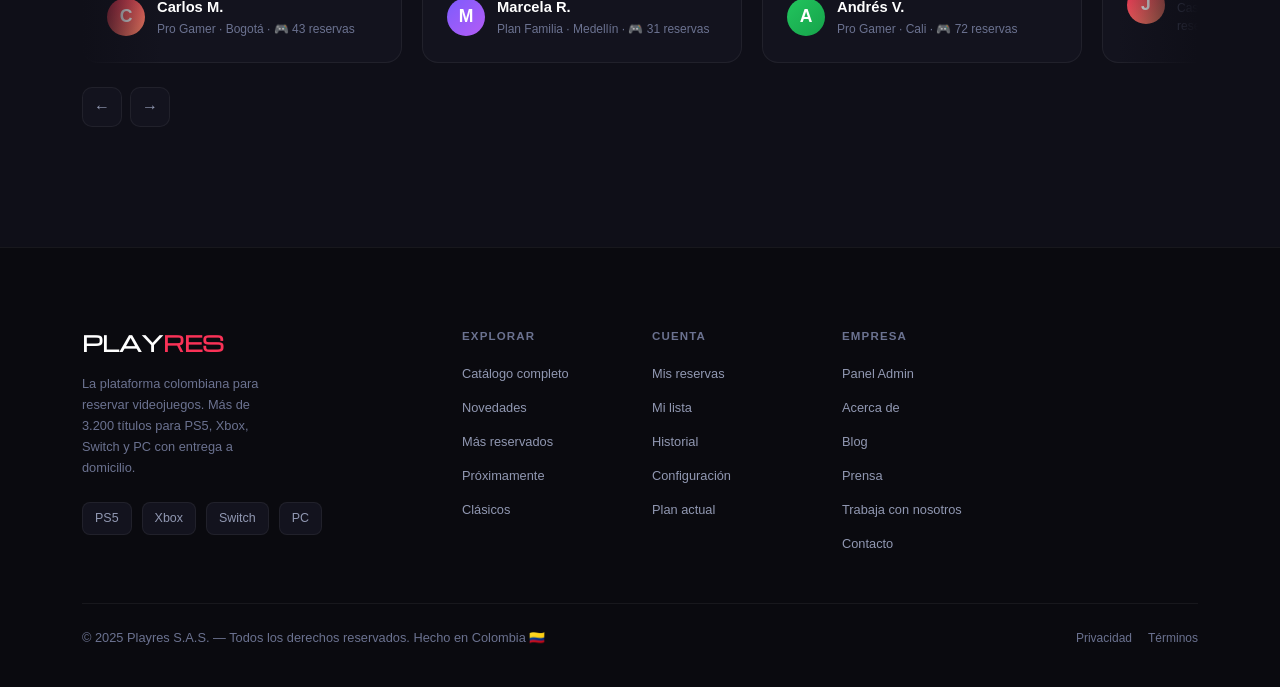
==== commit 2c74af12: "Merge pull request #5 from JuanD-777/feature/User-Regist Feature/user regist LGTM" ====
--- a/index.html
+++ b/index.html
@@ -33,10 +33,28 @@
           <li class="nav-item"><a class="nav-link" href="#comunidad">Comunidad</a></li>
         </ul>
 
-        <div class="d-flex gap-2 ms-lg-3 mt-3 mt-lg-0">
-          <a href="#" class="btn btn-login btn-sm">Iniciar sesión</a>
-          <a href="#" class="btn btn-reservar btn-sm">Reservar ahora →</a>
-        </div>
+        <div class="d-flex align-items-center gap-2 ms-lg-3 mt-3 mt-lg-0">
+    
+    <div id="navAuthButtons" class="d-flex gap-2">
+        <a href="#" class="btn btn-login btn-sm" data-bs-toggle="modal" data-bs-target="#loginModal">Iniciar sesión</a>
+        <a href="#" class="btn btn-login btn-sm" data-bs-toggle="modal" data-bs-target="#registerModal">Registrarse</a>
+    </div>
+
+    <div id="navUserProfile" class="d-none d-flex align-items-center gap-3">
+        <span id="userNameDisplay" class="fw-bold" style="color: aliceblue; font-size: 0.9rem;"></span>
+        
+        <div id="userAvatarInitials" class="rounded-circle d-flex justify-content-center align-items-center fw-bold" 
+             style="width: 35px; height: 35px; font-size: 0.8rem; background-color: var(--red); color: white; cursor: pointer;"
+             title="Cerrar sesión" onclick="cerrarSesion()">
+        </div>
+        
+        <button class="btn btn-outline-light btn-sm ms-2" 
+        style="font-size: 1.0rem; padding: 3px 11px; border-color: rgba(255, 255, 255, 0.852);" 
+        onclick="cerrarSesion()"> SALIR </button>
+    </div>
+
+    <a href="#" class="btn btn-reservar btn-sm">Reservar ahora →</a>
+</div>
       </div>
     </div>
   </nav>
@@ -551,6 +569,100 @@
   <!-- Bootstrap JS -->
   <script src="https://cdn.jsdelivr.net/npm/bootstrap@5.3.3/dist/js/bootstrap.bundle.min.js"></script>
 
+  <!-- MODAL REGISTRO -->
+<div class="modal fade" id="registerModal" tabindex="-1">
+  <div class="modal-dialog">
+    <div class="modal-content">
+
+      <div class="modal-header">
+        <h5 class="modal-title">Crear cuenta</h5>
+        <button type="button" class="btn-close" data-bs-dismiss="modal"></button>
+      </div>
+
+      <div class="modal-body">
+        <div id="successMessage" class="alert alert-success d-none">Cuenta creada correctamente 🎉
+       </div>
+        <form id="registerForm">
+
+          <div class="mb-3">
+            <label class="form-label">Nombre</label>
+            <input type="text" class="form-control" id="regNombre">
+            <div class="invalid-feedback">Ingresa un nombre válido.</div>
+          </div>
+
+          <div class="mb-3">
+            <label class="form-label">Apellido</label>
+            <input type="text" class="form-control" id="regApellido">
+            <div class="invalid-feedback">Ingresa un apellido válido.</div>
+          </div>
+
+          <div class="mb-3">
+            <label class="form-label">Correo electrónico</label>
+            <input type="email" class="form-control" id="regEmail">
+            <div class="invalid-feedback">Correo inválido.</div>
+          </div>
+
+          <div class="mb-3">
+            <label class="form-label">Contraseña</label>
+            <input type="password" class="form-control" id="regPassword">
+            <div class="invalid-feedback">
+              La contraseña debe tener mínimo 6 caracteres.
+            </div>
+          </div>
+
+          <button type="submit" class="btn btn-primary w-100">
+            Crear cuenta
+          </button>
+
+        </form>
+      </div>
+
+    </div>
+  </div>
+</div>
+
+<!-- MODAL LOGIN -->
+<div class="modal fade" id="loginModal" tabindex="-1">
+  <div class="modal-dialog">
+    <div class="modal-content">
+
+      <div class="modal-header">
+        <h5 class="modal-title">Iniciar sesión</h5>
+        <button type="button" class="btn-close" data-bs-dismiss="modal"></button>
+      </div>
+
+      <div class="modal-body">
+
+        <div id="loginError" class="alert alert-danger d-none">
+          Correo o contraseña incorrectos.
+        </div>
+
+        <form id="loginForm">
+
+          <div class="mb-3">
+            <label class="form-label">Correo electrónico</label>
+            <input type="email" class="form-control" id="loginEmail">
+          </div>
+
+          <div class="mb-3">
+            <label class="form-label">Contraseña</label>
+            <input type="password" class="form-control" id="loginPassword">
+          </div>
+
+          <button type="submit" class="btn btn-primary w-100">
+            Entrar
+          </button>
+
+        </form>
+
+      </div>
+
+    </div>
+  </div>
+</div>
+
+
+<script src="app.js"></script>
   <script src="app.js"></script>
 
 </body>
--- a/styles.css
+++ b/styles.css
@@ -2351,6 +2351,66 @@
 /* Responsive catálogo */
 @media (max-width: 767px) {
   .catalog-hero { padding-top: 100px; }
+}
+
+
+
+/* ════════════════════════════════════════════════════════════
+   19. REGISTRO - index.html
+   ════════════════════════════════════════════════════════════ */
+
+
+   /* Fondo del modal */
+.modal-content {
+  background: linear-gradient(145deg, #0b0f2a, #141a3a);
+  border: 1px solid rgba(255, 255, 255, 0.05);
+  border-radius: 16px;
+  color: #ffffff;
+  box-shadow: 0 0 40px rgba(88, 101, 242, 0.2);
+}
+
+/* Título */
+.modal-title {
+  font-weight: 600;
+  letter-spacing: 1px;
+}
+
+/* Inputs personalizados */
+.modal-content .form-control {
+  background-color: #0f1535;
+  border: 1px solid #1f2a5a;
+  color: #ffffff;
+  border-radius: 10px;
+}
+
+.modal-content .form-control:focus {
+  border-color: #ff3c5f;
+  box-shadow: 0 0 10px rgba(255, 60, 95, 0.4);
+  background-color: #0f1535;
+  color: #ffffff;
+}
+
+/* Botón principal  */
+.modal-content .btn-primary {
+  background-color: #ff3c5f;
+  border: none;
+  border-radius: 12px;
+  font-weight: 600;
+  transition: 0.3s ease;
+}
+
+.modal-content .btn-primary:hover {
+  background-color: #ff1f4b;
+  box-shadow: 0 0 15px rgba(255, 60, 95, 0.6);
+}
+
+/* Feedback de error */
+.invalid-feedback {
+  font-size: 0.85rem;
+}
+.modal-backdrop.show {
+  background-color: #050816;
+  opacity: 0.9;
 
 }
 /* Botones slider testimonios */
